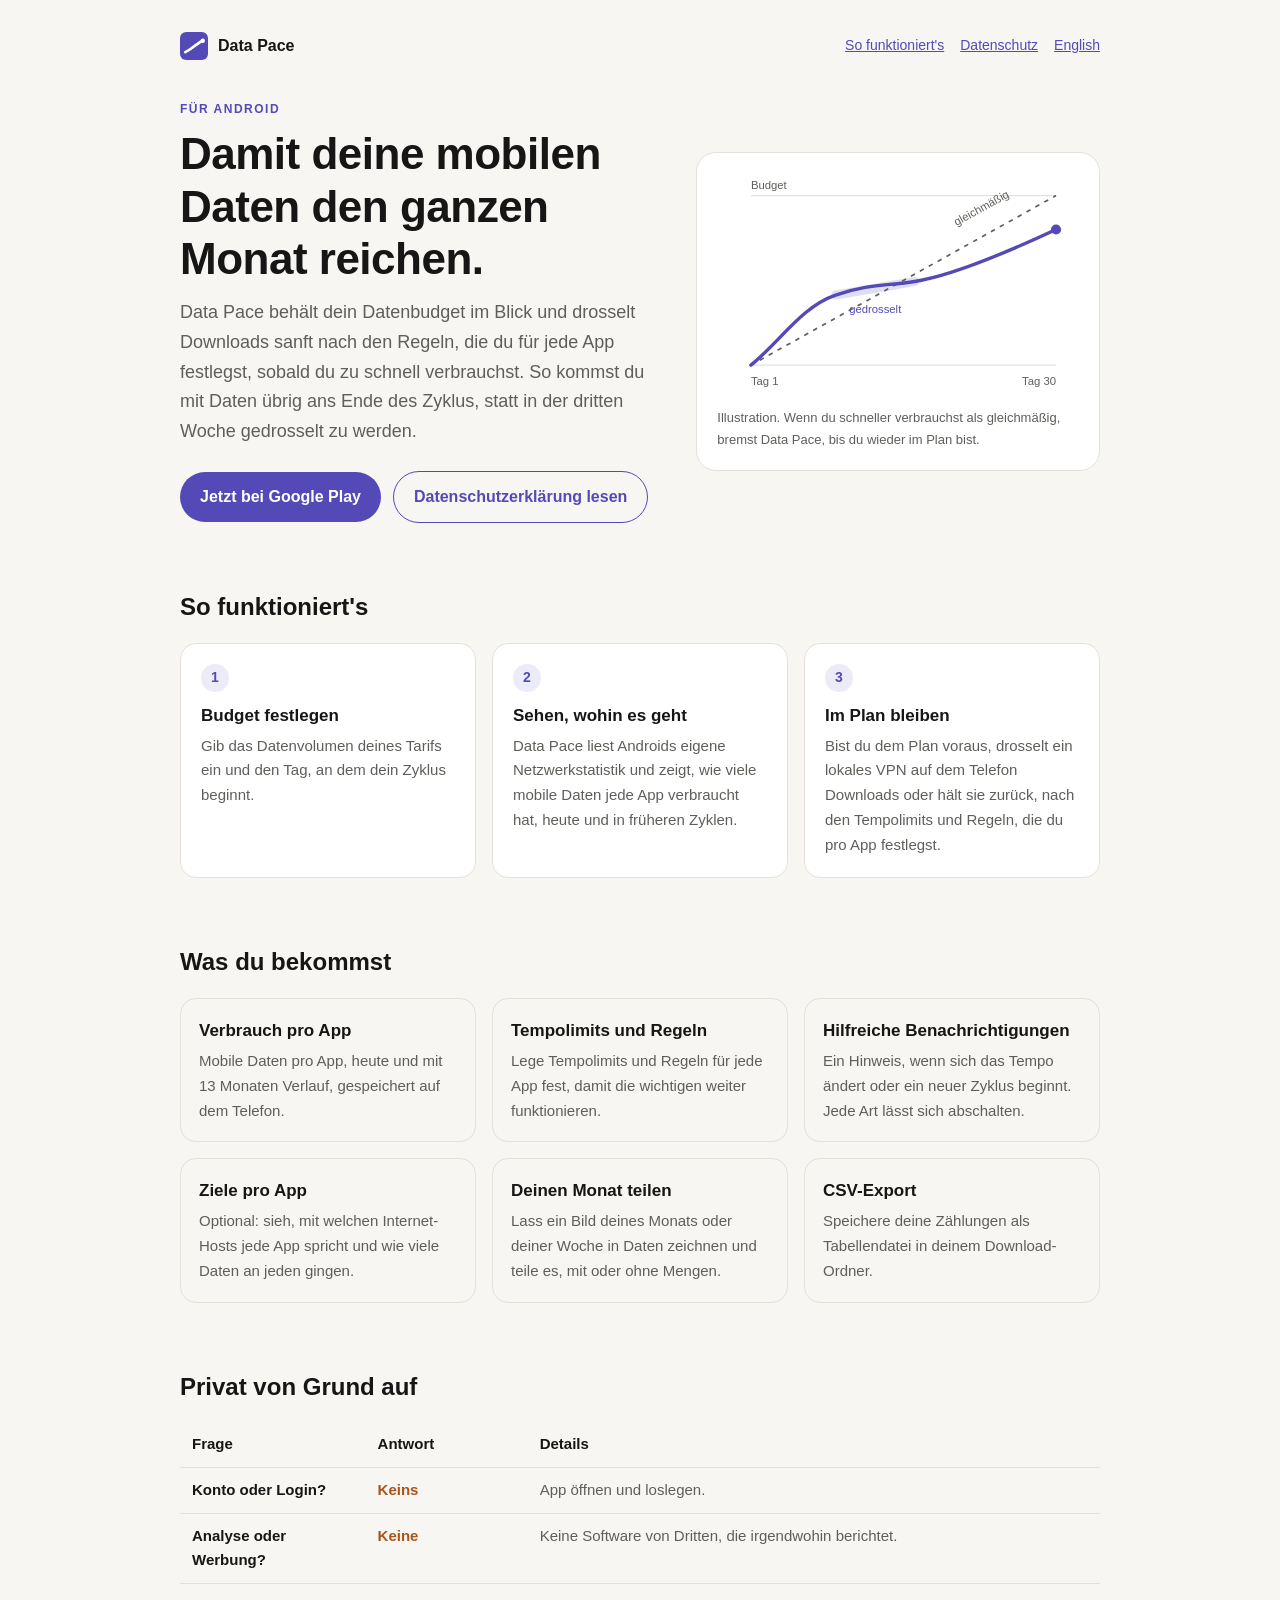
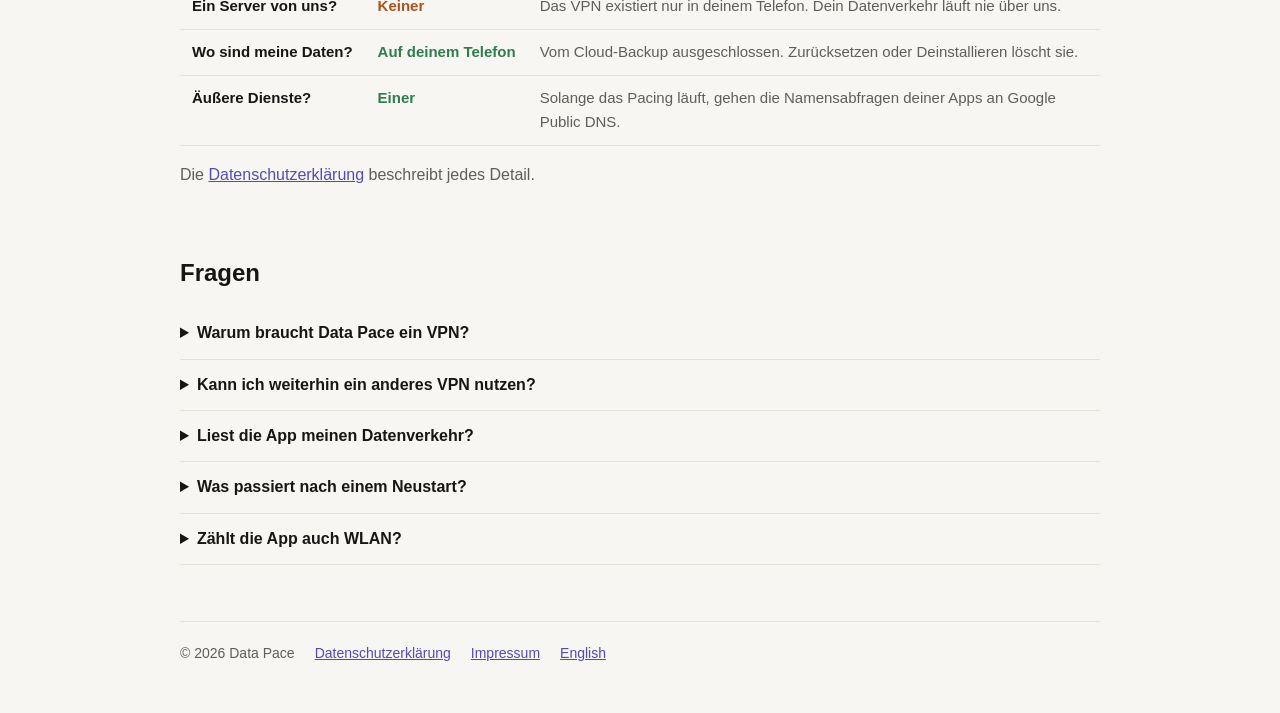
==== de/index.html @ 1742e235 "Landing page in English and German, GDPR additions to the privacy policy, Impressum, SEO basics - La" ====
<!doctype html>
<html lang="de">
<head>
<meta charset="utf-8">
<meta name="viewport" content="width=device-width,initial-scale=1">
<title>Data Pace: damit deine mobilen Daten den ganzen Monat reichen</title>
<meta name="description" content="Data Pace ist eine Android-App, die deine mobilen Daten so einteilt, dass dein Tarif bis zum nächsten Zyklus reicht. Verbrauch pro App, sanfte Tempolimits, kein Konto, kein Server, keine Cloud.">
<link rel="canonical" href="https://tensor-tide.github.io/datapace-site/de/">
<link rel="alternate" hreflang="en" href="https://tensor-tide.github.io/datapace-site/">
<link rel="alternate" hreflang="de" href="https://tensor-tide.github.io/datapace-site/de/">
<link rel="alternate" hreflang="x-default" href="https://tensor-tide.github.io/datapace-site/">
<link rel="icon" href="../favicon.svg" type="image/svg+xml">
<link rel="apple-touch-icon" href="../apple-touch-icon.png">
<meta name="theme-color" content="#f7f6f2" media="(prefers-color-scheme: light)">
<meta name="theme-color" content="#0e0e10" media="(prefers-color-scheme: dark)">
<meta property="og:type" content="website">
<meta property="og:site_name" content="Data Pace">
<meta property="og:title" content="Data Pace: damit deine mobilen Daten den ganzen Monat reichen">
<meta property="og:description" content="Eine Android-App, die deine mobilen Daten einteilt. Läuft vollständig auf deinem Telefon. Kein Login, kein Server, keine Cloud.">
<meta property="og:url" content="https://tensor-tide.github.io/datapace-site/de/">
<meta property="og:image" content="https://tensor-tide.github.io/datapace-site/og.png">
<meta property="og:image:width" content="1200">
<meta property="og:image:height" content="630">
<meta property="og:locale" content="de_DE">
<meta property="og:locale:alternate" content="en_GB">
<meta name="twitter:card" content="summary_large_image">
<link rel="stylesheet" href="../style.css">
<script type="application/ld+json">
{
  "@context": "https://schema.org",
  "@type": "SoftwareApplication",
  "name": "Data Pace",
  "operatingSystem": "Android",
  "applicationCategory": "UtilitiesApplication",
  "description": "Teilt deine mobilen Daten so ein, dass sie den ganzen Monat reichen. Läuft vollständig auf dem Telefon, ohne Konto, Server oder Cloud.",
  "url": "https://tensor-tide.github.io/datapace-site/de/",
  "inLanguage": ["de", "en"]
}
</script>
</head>
<body class="wide">
<a class="skip" href="#main">Zum Inhalt springen</a>
<header class="site-header">
  <a class="brand" href="./"><img src="../favicon.svg" alt="" width="28" height="28">Data Pace</a>
  <nav aria-label="Website">
    <a href="#so-gehts">So funktioniert's</a>
    <a href="../privacy/#de">Datenschutz</a>
    <a href="../" hreflang="en" lang="en">English</a>
  </nav>
</header>

<main id="main">
<div class="hero">
  <div>
    <div class="eyebrow">Für Android</div>
    <h1>Damit deine mobilen Daten den ganzen Monat reichen.</h1>
    <p class="lede">Data Pace behält dein Datenbudget im Blick und drosselt Downloads sanft nach den Regeln, die du für jede App festlegst, sobald du zu schnell verbrauchst. So kommst du mit Daten übrig ans Ende des Zyklus, statt in der dritten Woche gedrosselt zu werden.</p>
    <div class="cta">
      <!-- TODO: echte Play-Store-URL eintragen -->
      <a class="button" href="https://play.google.com/store/apps/details?id=TODO&amp;hl=de">Jetzt bei Google Play</a>
      <a class="button ghost" href="../privacy/#de">Datenschutzerklärung lesen</a>
    </div>
  </div>
  <figure class="pace-figure">
    <svg viewBox="0 0 320 200" role="img" aria-labelledby="pace-title pace-desc">
      <title id="pace-title">Datenverbrauch im Vergleich zum gleichmäßigen Tempo</title>
      <desc id="pace-desc">Eine gestrichelte Diagonale zeigt ein gleichmäßiges Tempo von null bis zum vollen Budget am Ende des Zyklus. Die Verbrauchslinie steigt anfangs schnell, flacht ab, sobald das Pacing einsetzt, und bleibt unter dem Budget.</desc>
      <line x1="30" y1="20" x2="300" y2="20" style="stroke:var(--rule)" stroke-width="1"/>
      <line x1="30" y1="170" x2="300" y2="170" style="stroke:var(--rule)" stroke-width="1"/>
      <text x="30" y="14" font-size="10" style="fill:var(--soft)">Budget</text>
      <text x="30" y="188" font-size="10" style="fill:var(--soft)">Tag 1</text>
      <text x="300" y="188" font-size="10" text-anchor="end" style="fill:var(--soft)">Tag 30</text>
      <line x1="30" y1="170" x2="300" y2="20" style="stroke:var(--soft)" stroke-width="1.5" stroke-dasharray="4 5"/>
      <text x="212" y="47" font-size="10" style="fill:var(--soft)" transform="rotate(-29 212 47)">gleichmäßig</text>
      <path d="M30 170 C55 150 75 118 105 108 S150 100 175 96 S240 78 300 50" fill="none" style="stroke:var(--accent)" stroke-width="3" stroke-linecap="round"/>
      <path d="M105 108 L175 96" fill="none" style="stroke:var(--accent)" stroke-width="8" stroke-opacity=".18" stroke-linecap="round"/>
      <text x="140" y="124" font-size="10" text-anchor="middle" style="fill:var(--accent)">gedrosselt</text>
      <circle cx="300" cy="50" r="4.5" style="fill:var(--accent)"/>
    </svg>
    <figcaption>Illustration. Wenn du schneller verbrauchst als gleichmäßig, bremst Data Pace, bis du wieder im Plan bist.</figcaption>
  </figure>
</div>

<section id="so-gehts" aria-labelledby="how-h">
  <h2 id="how-h">So funktioniert's</h2>
  <ol class="steps">
    <li><h3>Budget festlegen</h3><p>Gib das Datenvolumen deines Tarifs ein und den Tag, an dem dein Zyklus beginnt.</p></li>
    <li><h3>Sehen, wohin es geht</h3><p>Data Pace liest Androids eigene Netzwerkstatistik und zeigt, wie viele mobile Daten jede App verbraucht hat, heute und in früheren Zyklen.</p></li>
    <li><h3>Im Plan bleiben</h3><p>Bist du dem Plan voraus, drosselt ein lokales VPN auf dem Telefon Downloads oder hält sie zurück, nach den Tempolimits und Regeln, die du pro App festlegst.</p></li>
  </ol>
</section>

<section aria-labelledby="feat-h">
  <h2 id="feat-h">Was du bekommst</h2>
  <div class="features">
    <div><h3>Verbrauch pro App</h3><p>Mobile Daten pro App, heute und mit 13 Monaten Verlauf, gespeichert auf dem Telefon.</p></div>
    <div><h3>Tempolimits und Regeln</h3><p>Lege Tempolimits und Regeln für jede App fest, damit die wichtigen weiter funktionieren.</p></div>
    <div><h3>Hilfreiche Benachrichtigungen</h3><p>Ein Hinweis, wenn sich das Tempo ändert oder ein neuer Zyklus beginnt. Jede Art lässt sich abschalten.</p></div>
    <div><h3>Ziele pro App</h3><p>Optional: sieh, mit welchen Internet-Hosts jede App spricht und wie viele Daten an jeden gingen.</p></div>
    <div><h3>Deinen Monat teilen</h3><p>Lass ein Bild deines Monats oder deiner Woche in Daten zeichnen und teile es, mit oder ohne Mengen.</p></div>
    <div><h3>CSV-Export</h3><p>Speichere deine Zählungen als Tabellendatei in deinem Download-Ordner.</p></div>
  </div>
</section>

<section aria-labelledby="priv-h">
  <h2 id="priv-h">Privat von Grund auf</h2>
  <table class="promise">
    <thead><tr><th scope="col">Frage</th><th scope="col">Antwort</th><th scope="col">Details</th></tr></thead>
    <tbody>
      <tr><th scope="row">Konto oder Login?</th><td class="no">Keins</td><td>App öffnen und loslegen.</td></tr>
      <tr><th scope="row">Analyse oder Werbung?</th><td class="no">Keine</td><td>Keine Software von Dritten, die irgendwohin berichtet.</td></tr>
      <tr><th scope="row">Ein Server von uns?</th><td class="no">Keiner</td><td>Das VPN existiert nur in deinem Telefon. Dein Datenverkehr läuft nie über uns.</td></tr>
      <tr><th scope="row">Wo sind meine Daten?</th><td class="yes">Auf deinem Telefon</td><td>Vom Cloud-Backup ausgeschlossen. Zurücksetzen oder Deinstallieren löscht sie.</td></tr>
      <tr><th scope="row">Äußere Dienste?</th><td class="yes">Einer</td><td>Solange das Pacing läuft, gehen die Namensabfragen deiner Apps an Google Public DNS.</td></tr>
    </tbody>
  </table>
  <p class="soft">Die <a href="../privacy/#de">Datenschutzerklärung</a> beschreibt jedes Detail.</p>
</section>

<section aria-labelledby="faq-h">
  <h2 id="faq-h">Fragen</h2>
  <details><summary>Warum braucht Data Pace ein VPN?</summary><p>Android erlaubt einer App, den Datenverkehr anderer Apps nur über ihre VPN-Schnittstelle zu drosseln. Das VPN von Data Pace läuft vollständig auf dem Telefon: Der Datenverkehr geht durch die App direkt zu deinem Anbieter oder WLAN, nie über einen Server.</p></details>
  <details><summary>Kann ich weiterhin ein anderes VPN nutzen?</summary><p>Android erlaubt nur ein VPN gleichzeitig. Solange das Pacing läuft, kann also keine andere VPN-App laufen.</p></details>
  <details><summary>Liest die App meinen Datenverkehr?</summary><p>Keine Inhalte. Sie liest nur, was das Pacing braucht: welche App eine Verbindung geöffnet hat, die Adresse, die Mengen und wie lange Namensabfragen dauern. Hostnamen liest sie nur, wenn du Ziele pro App einschaltest.</p></details>
  <details><summary>Was passiert nach einem Neustart?</summary><p>War das Pacing an, läuft es nach einem Neustart oder einem App-Update von selbst weiter.</p></details>
  <details><summary>Zählt die App auch WLAN?</summary><p>Data Pace zählt deine mobilen Daten, denn die begrenzt dein Tarif.</p></details>
</section>
</main>

<footer class="site-footer">
  <span>© 2026 Data Pace</span>
  <a href="../privacy/#de">Datenschutzerklärung</a>
  <a href="../impressum/">Impressum</a>
  <a href="../" hreflang="en" lang="en">English</a>
</footer>
</body>
</html>
---- style.css ----
:root {
  --bg: #f7f6f2;
  --surface: #ffffff;
  --ink: #161616;
  --soft: #5f5e5a;
  --accent: #534ab7;
  --accent-ink: #ffffff;
  --accent-tint: #ecebf8;
  --rule: #e3e1da;
  --ok: #2f7d4f;
  --warn: #a8551b;
}
@media (prefers-color-scheme: dark) {
  :root {
    --bg: #0e0e10;
    --surface: #18181c;
    --ink: #f2f2f2;
    --soft: #b4b2a9;
    --accent: #9a93f0;
    --accent-ink: #0e0e10;
    --accent-tint: #23213d;
    --rule: #2e2e33;
    --ok: #6fcf97;
    --warn: #f2a65a;
  }
}

* { box-sizing: border-box; }
html { background: var(--bg); color-scheme: light dark; }
body {
  margin: 0 auto;
  padding: 32px 20px 48px;
  max-width: 680px;
  font: 16px/1.65 -apple-system, "Segoe UI", Roboto, Helvetica, Arial, sans-serif;
  color: var(--ink);
  background: var(--bg);
}
body.wide { max-width: 960px; }

h1 { font-size: 28px; line-height: 1.2; margin: 8px 0 4px; }
h2 { font-size: 20px; margin: 28px 0 6px; color: var(--accent); }
h3 { font-size: 17px; margin: 0 0 4px; }
.eyebrow { font-size: 12px; letter-spacing: 1.5px; font-weight: 600; color: var(--accent); text-transform: uppercase; }
.soft { color: var(--soft); }
a { color: var(--accent); }
a:focus-visible, .button:focus-visible { outline: 2px solid var(--accent); outline-offset: 3px; border-radius: 4px; }
hr { border: 0; border-top: 1px solid var(--rule); margin: 36px 0; }
ul { padding-left: 20px; }
li { margin: 4px 0; }
.lang { font-size: 14px; margin: 0 0 20px; }

.skip { position: absolute; left: -9999px; }
.skip:focus { left: 16px; top: 16px; background: var(--surface); padding: 8px 12px; z-index: 10; }

/* Header and footer */
.site-header { flex-wrap: wrap; display: flex; justify-content: space-between; align-items: center; gap: 16px; margin-bottom: 40px; }
.brand { white-space: nowrap; display: flex; align-items: center; gap: 10px; font-weight: 700; color: var(--ink); text-decoration: none; }
.brand img { width: 28px; height: 28px; }
.site-header nav { font-size: 14px; display: flex; gap: 8px 16px; flex-wrap: wrap; }
.site-footer { margin-top: 56px; padding-top: 20px; border-top: 1px solid var(--rule); font-size: 14px; color: var(--soft); display: flex; flex-wrap: wrap; gap: 8px 20px; }

/* Landing page */
.hero { display: grid; gap: 32px; align-items: center; }
@media (min-width: 760px) { .hero { grid-template-columns: 1.2fr 1fr; } }
.hero h1 { font-size: clamp(30px, 6vw, 44px); letter-spacing: -0.5px; }
.lede { font-size: 18px; color: var(--soft); margin: 12px 0 24px; }
.button {
  display: inline-block; padding: 12px 20px; border-radius: 999px;
  background: var(--accent); color: var(--accent-ink); font-weight: 600; text-decoration: none;
}
.button.ghost { background: transparent; color: var(--accent); border: 1.5px solid var(--accent); }
.cta { display: flex; flex-wrap: wrap; gap: 12px; align-items: center; }
.pace-figure { background: var(--surface); border: 1px solid var(--rule); border-radius: 20px; padding: 20px; margin: 0; }
.pace-figure svg { width: 100%; height: auto; display: block; }
.pace-figure figcaption { font-size: 13px; color: var(--soft); margin-top: 8px; }

section { margin-top: 64px; }
section > h2 { font-size: 24px; color: var(--ink); margin-bottom: 16px; }

.steps { list-style: none; padding: 0; display: grid; gap: 16px; counter-reset: step; }
@media (min-width: 760px) { .steps { grid-template-columns: repeat(3, 1fr); } }
.steps li { counter-increment: step; margin: 0; padding: 20px; background: var(--surface); border: 1px solid var(--rule); border-radius: 16px; }
.steps li::before {
  content: counter(step); display: inline-grid; place-items: center; width: 28px; height: 28px; margin-bottom: 10px;
  border-radius: 50%; background: var(--accent-tint); color: var(--accent); font-weight: 700; font-size: 14px;
}
.steps p, .features p { margin: 0; color: var(--soft); font-size: 15px; }

.features { display: grid; gap: 16px; }
@media (min-width: 600px) { .features { grid-template-columns: repeat(2, 1fr); } }
@media (min-width: 860px) { .features { grid-template-columns: repeat(3, 1fr); } }
.features > div { padding: 18px; border-radius: 16px; border: 1px solid var(--rule); }

.promise { width: 100%; border-collapse: collapse; font-size: 15px; }
.promise th, .promise td { text-align: left; padding: 10px 12px; border-bottom: 1px solid var(--rule); vertical-align: top; }
.promise th { font-weight: 600; }
.promise td:last-child { color: var(--soft); }
@media (max-width: 560px) {
  .promise thead { display: none; }
  .promise, .promise tbody, .promise tr, .promise th, .promise td { display: block; }
  .promise tr { padding: 10px 0; border-bottom: 1px solid var(--rule); }
  .promise th, .promise td { border: 0; padding: 2px 0; }
}
.promise, .legal table { overflow-wrap: break-word; hyphens: auto; }
.yes { color: var(--ok); font-weight: 600; white-space: nowrap; }
.no { color: var(--warn); font-weight: 600; white-space: nowrap; }

details { border-bottom: 1px solid var(--rule); padding: 12px 0; }
details summary { cursor: pointer; font-weight: 600; }
details p { margin: 8px 0 0; color: var(--soft); }

/* Legal pages */
.legal table { width: 100%; border-collapse: collapse; font-size: 15px; margin: 8px 0 16px; }
.legal th, .legal td { text-align: left; padding: 8px 10px; border-bottom: 1px solid var(--rule); vertical-align: top; }
.legal th { font-weight: 600; }
.legal address { font-style: normal; }
.todo { background: #fff3c4; color: #5a4300; padding: 0 4px; border-radius: 3px; }
@media (prefers-color-scheme: dark) { .todo { background: #4a3d00; color: #ffe8a3; } }

@media print {
  :root { --bg: #fff; --ink: #000; --soft: #333; --accent: #000; --rule: #ccc; }
  body { max-width: none; padding: 0; font-size: 11pt; }
  .site-header nav, .skip, .cta, .pace-figure { display: none; }
  a { text-decoration: none; }
  h2 { break-after: avoid; }
}
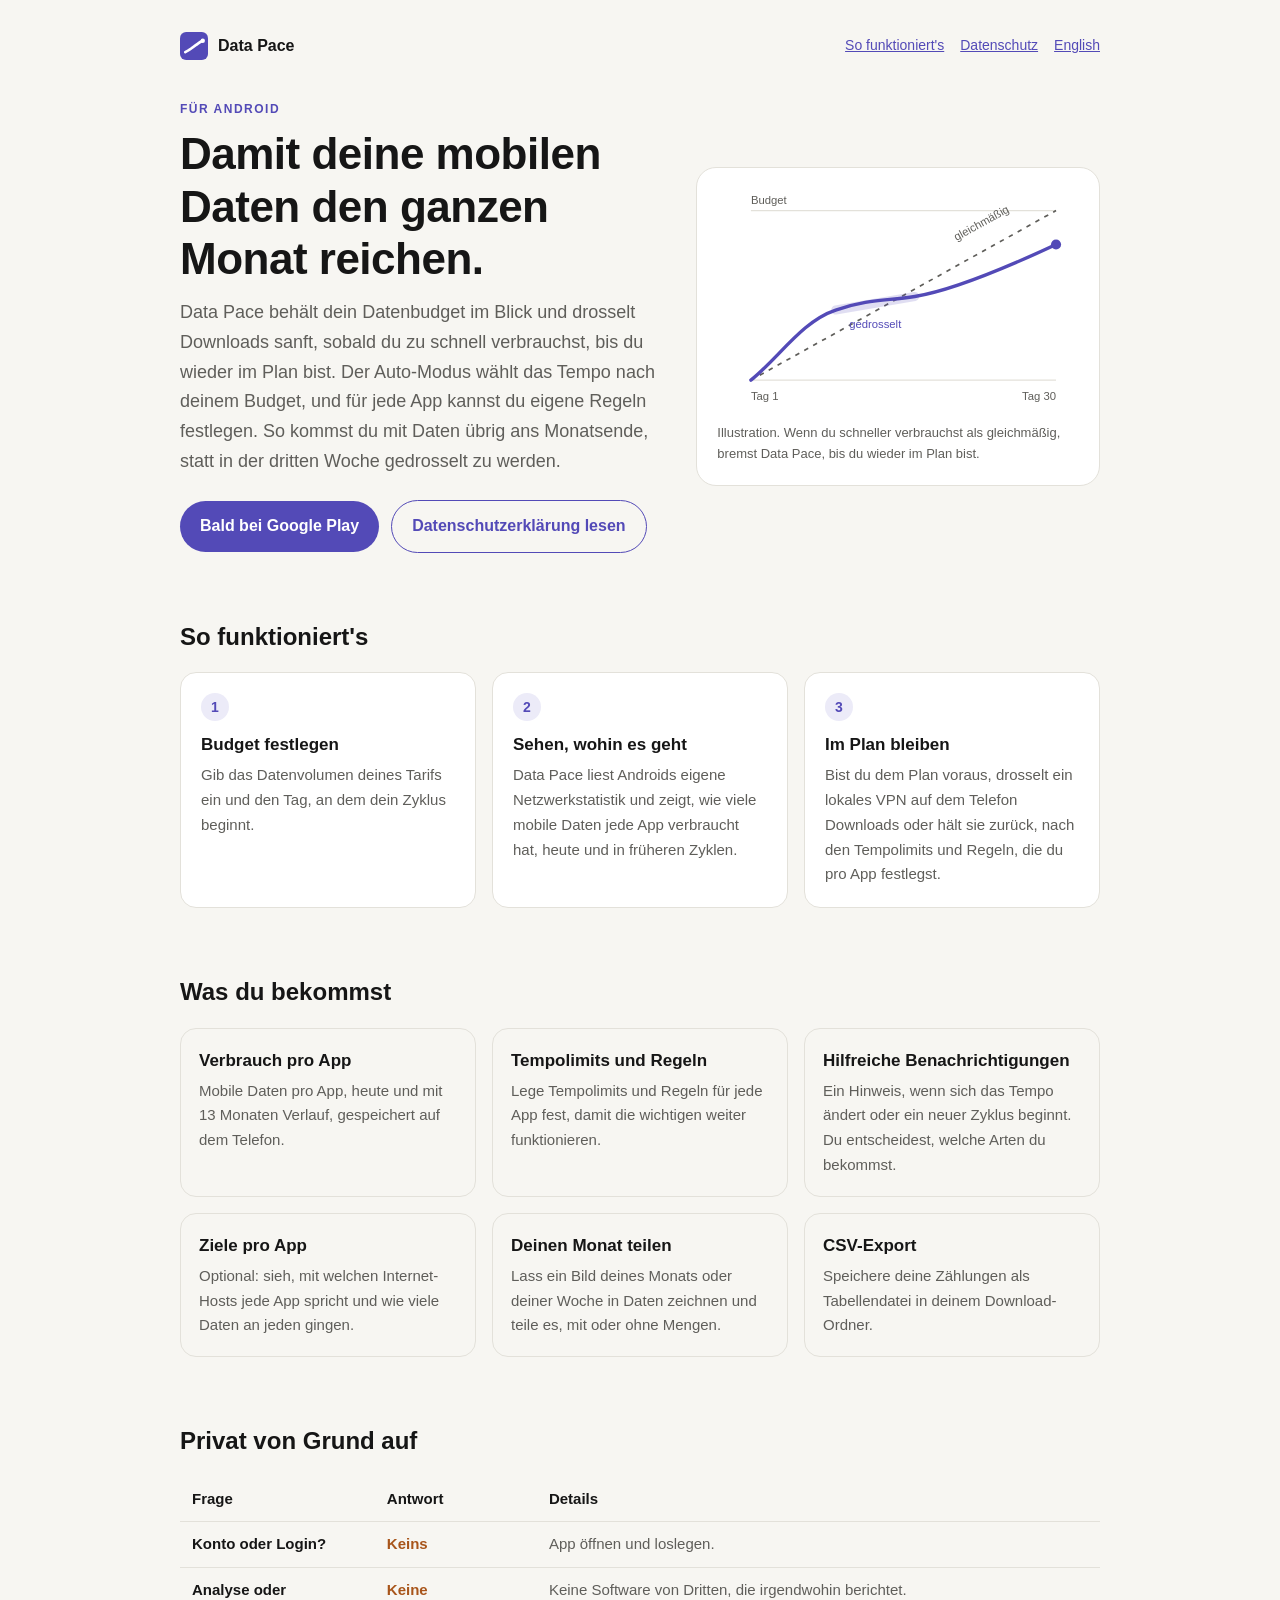
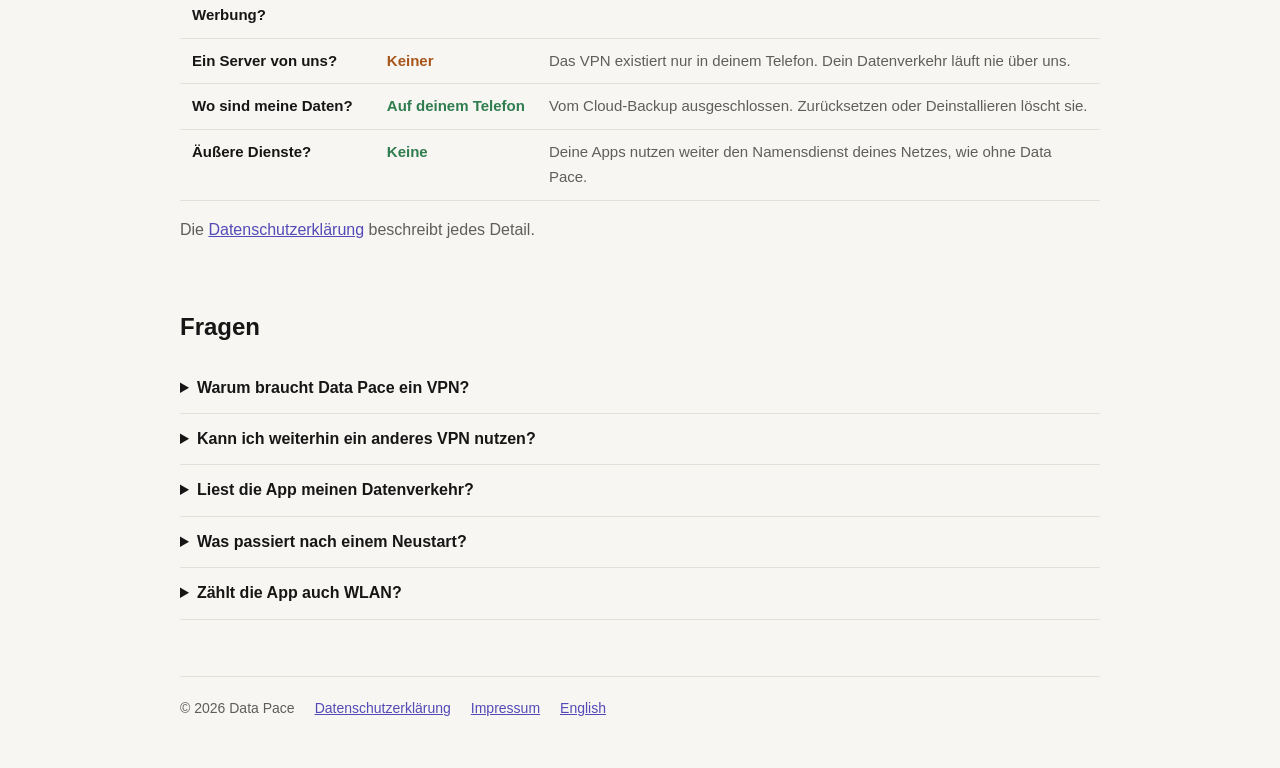
==== commit 67ccaa93: "Site: the claims checked against the app; DNS as a fallback only (0.21.24); coming soon in place of " ====
--- a/de/index.html
+++ b/de/index.html
@@ -54,10 +54,10 @@
   <div>
     <div class="eyebrow">Für Android</div>
     <h1>Damit deine mobilen Daten den ganzen Monat reichen.</h1>
-    <p class="lede">Data Pace behält dein Datenbudget im Blick und drosselt Downloads sanft nach den Regeln, die du für jede App festlegst, sobald du zu schnell verbrauchst. So kommst du mit Daten übrig ans Ende des Zyklus, statt in der dritten Woche gedrosselt zu werden.</p>
+    <p class="lede">Data Pace behält dein Datenbudget im Blick und drosselt Downloads sanft, sobald du zu schnell verbrauchst, bis du wieder im Plan bist. Der Auto-Modus wählt das Tempo nach deinem Budget, und für jede App kannst du eigene Regeln festlegen. So kommst du mit Daten übrig ans Monatsende, statt in der dritten Woche gedrosselt zu werden.</p>
     <div class="cta">
-      <!-- TODO: echte Play-Store-URL eintragen -->
-      <a class="button" href="https://play.google.com/store/apps/details?id=TODO&amp;hl=de">Jetzt bei Google Play</a>
+      <!-- Die App ist im geschlossenen Test; der Eintrag ist noch nicht öffentlich. Danach ein Link auf https://play.google.com/store/apps/details?id=app.datapace&hl=de -->
+      <span class="button" aria-disabled="true">Bald bei Google Play</span>
       <a class="button ghost" href="../privacy/#de">Datenschutzerklärung lesen</a>
     </div>
   </div>
@@ -95,7 +95,7 @@
   <div class="features">
     <div><h3>Verbrauch pro App</h3><p>Mobile Daten pro App, heute und mit 13 Monaten Verlauf, gespeichert auf dem Telefon.</p></div>
     <div><h3>Tempolimits und Regeln</h3><p>Lege Tempolimits und Regeln für jede App fest, damit die wichtigen weiter funktionieren.</p></div>
-    <div><h3>Hilfreiche Benachrichtigungen</h3><p>Ein Hinweis, wenn sich das Tempo ändert oder ein neuer Zyklus beginnt. Jede Art lässt sich abschalten.</p></div>
+    <div><h3>Hilfreiche Benachrichtigungen</h3><p>Ein Hinweis, wenn sich das Tempo ändert oder ein neuer Zyklus beginnt. Du entscheidest, welche Arten du bekommst.</p></div>
     <div><h3>Ziele pro App</h3><p>Optional: sieh, mit welchen Internet-Hosts jede App spricht und wie viele Daten an jeden gingen.</p></div>
     <div><h3>Deinen Monat teilen</h3><p>Lass ein Bild deines Monats oder deiner Woche in Daten zeichnen und teile es, mit oder ohne Mengen.</p></div>
     <div><h3>CSV-Export</h3><p>Speichere deine Zählungen als Tabellendatei in deinem Download-Ordner.</p></div>
@@ -111,7 +111,7 @@
       <tr><th scope="row">Analyse oder Werbung?</th><td class="no">Keine</td><td>Keine Software von Dritten, die irgendwohin berichtet.</td></tr>
       <tr><th scope="row">Ein Server von uns?</th><td class="no">Keiner</td><td>Das VPN existiert nur in deinem Telefon. Dein Datenverkehr läuft nie über uns.</td></tr>
       <tr><th scope="row">Wo sind meine Daten?</th><td class="yes">Auf deinem Telefon</td><td>Vom Cloud-Backup ausgeschlossen. Zurücksetzen oder Deinstallieren löscht sie.</td></tr>
-      <tr><th scope="row">Äußere Dienste?</th><td class="yes">Einer</td><td>Solange das Pacing läuft, gehen die Namensabfragen deiner Apps an Google Public DNS.</td></tr>
+      <tr><th scope="row">Äußere Dienste?</th><td class="yes">Keine</td><td>Deine Apps nutzen weiter den Namensdienst deines Netzes, wie ohne Data Pace.</td></tr>
     </tbody>
   </table>
   <p class="soft">Die <a href="../privacy/#de">Datenschutzerklärung</a> beschreibt jedes Detail.</p>
@@ -120,10 +120,10 @@
 <section aria-labelledby="faq-h">
   <h2 id="faq-h">Fragen</h2>
   <details><summary>Warum braucht Data Pace ein VPN?</summary><p>Android erlaubt einer App, den Datenverkehr anderer Apps nur über ihre VPN-Schnittstelle zu drosseln. Das VPN von Data Pace läuft vollständig auf dem Telefon: Der Datenverkehr geht durch die App direkt zu deinem Anbieter oder WLAN, nie über einen Server.</p></details>
-  <details><summary>Kann ich weiterhin ein anderes VPN nutzen?</summary><p>Android erlaubt nur ein VPN gleichzeitig. Solange das Pacing läuft, kann also keine andere VPN-App laufen.</p></details>
+  <details><summary>Kann ich weiterhin ein anderes VPN nutzen?</summary><p>Android erlaubt nur eine VPN-App gleichzeitig. Solange eine andere VPN-App an ist, zählt Data Pace weiter, kann aber nichts drosseln.</p></details>
   <details><summary>Liest die App meinen Datenverkehr?</summary><p>Keine Inhalte. Sie liest nur, was das Pacing braucht: welche App eine Verbindung geöffnet hat, die Adresse, die Mengen und wie lange Namensabfragen dauern. Hostnamen liest sie nur, wenn du Ziele pro App einschaltest.</p></details>
   <details><summary>Was passiert nach einem Neustart?</summary><p>War das Pacing an, läuft es nach einem Neustart oder einem App-Update von selbst weiter.</p></details>
-  <details><summary>Zählt die App auch WLAN?</summary><p>Data Pace zählt deine mobilen Daten, denn die begrenzt dein Tarif.</p></details>
+  <details><summary>Zählt die App auch WLAN?</summary><p>Data Pace zählt deine mobilen Daten, denn die begrenzt dein Tarif. Ist auch dein WLAN begrenzt, kannst du in den Einstellungen „WLAN wie mobile Daten behandeln“ einschalten.</p></details>
 </section>
 </main>
 
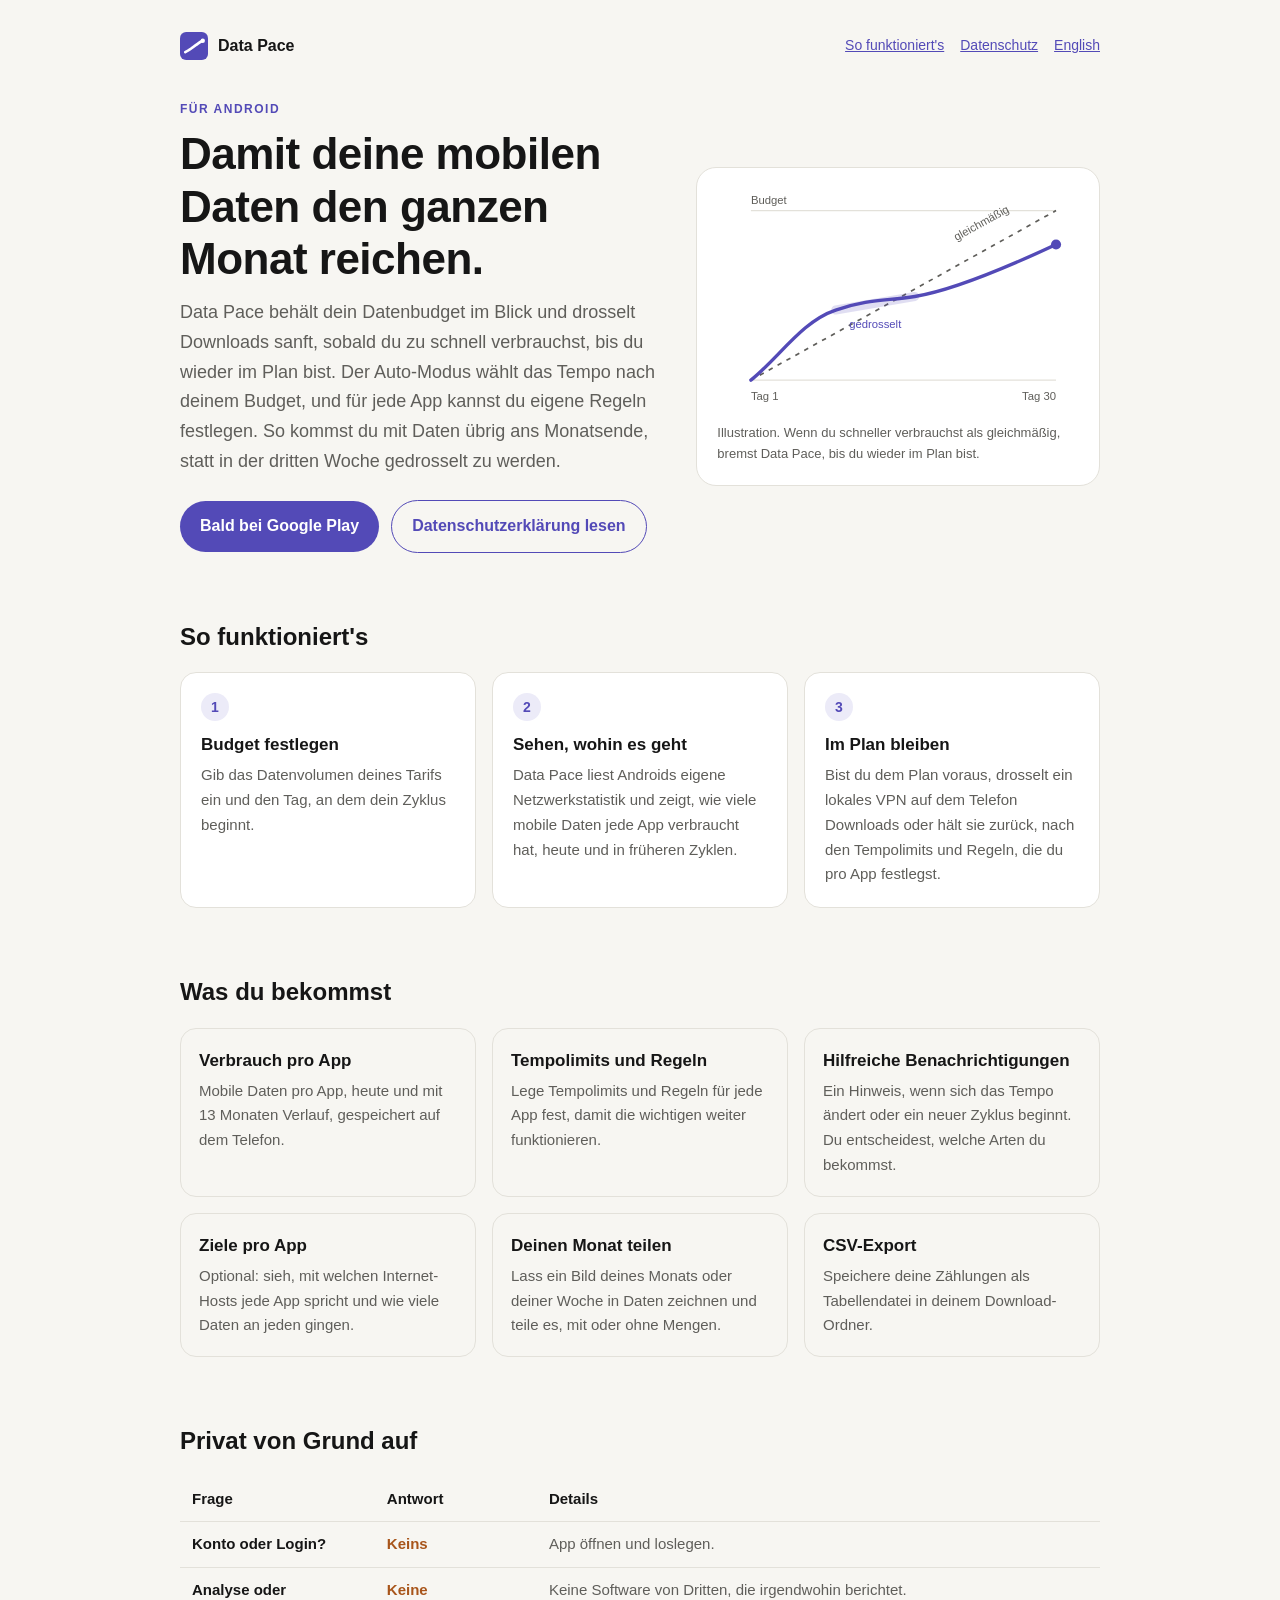
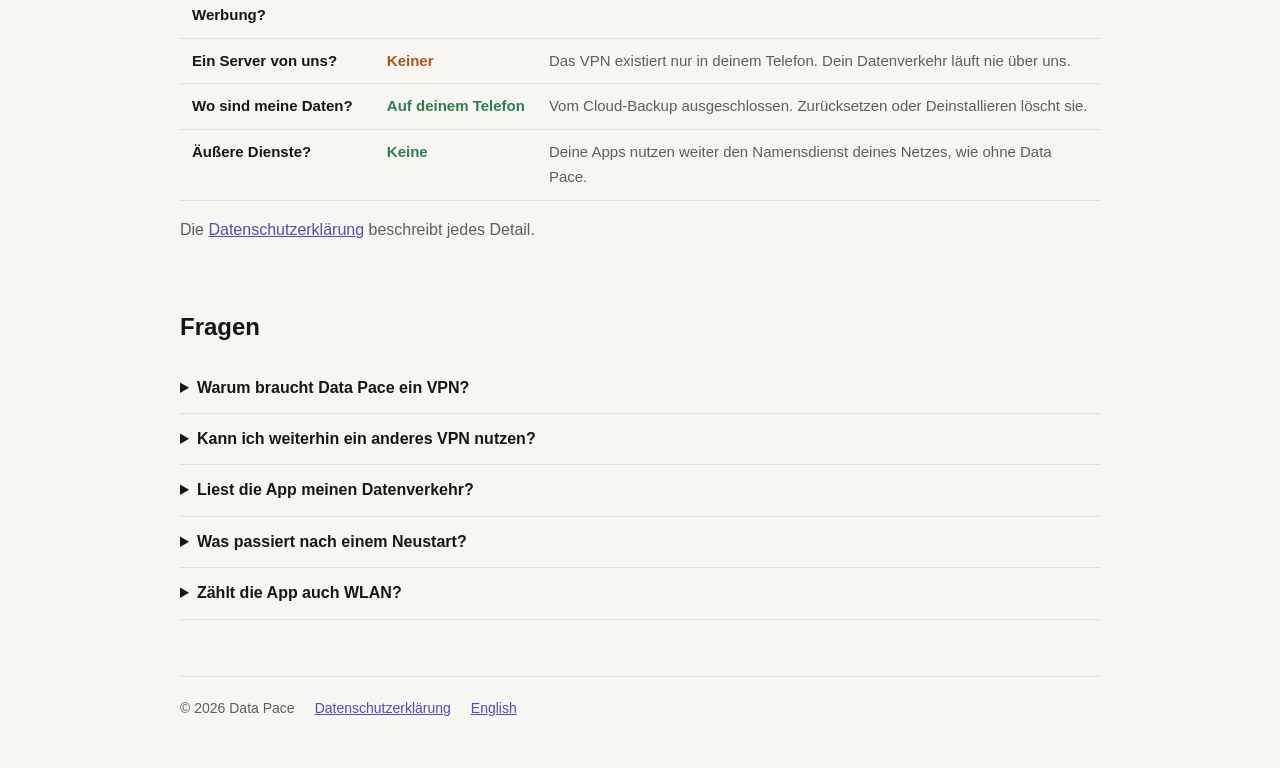
==== commit 4e1652aa: "Site: the Impressum and the controller blocks removed for now, on the founder's word The privacy pag" ====
--- a/de/index.html
+++ b/de/index.html
@@ -130,7 +130,6 @@
 <footer class="site-footer">
   <span>© 2026 Data Pace</span>
   <a href="../privacy/#de">Datenschutzerklärung</a>
-  <a href="../impressum/">Impressum</a>
   <a href="../" hreflang="en" lang="en">English</a>
 </footer>
 </body>
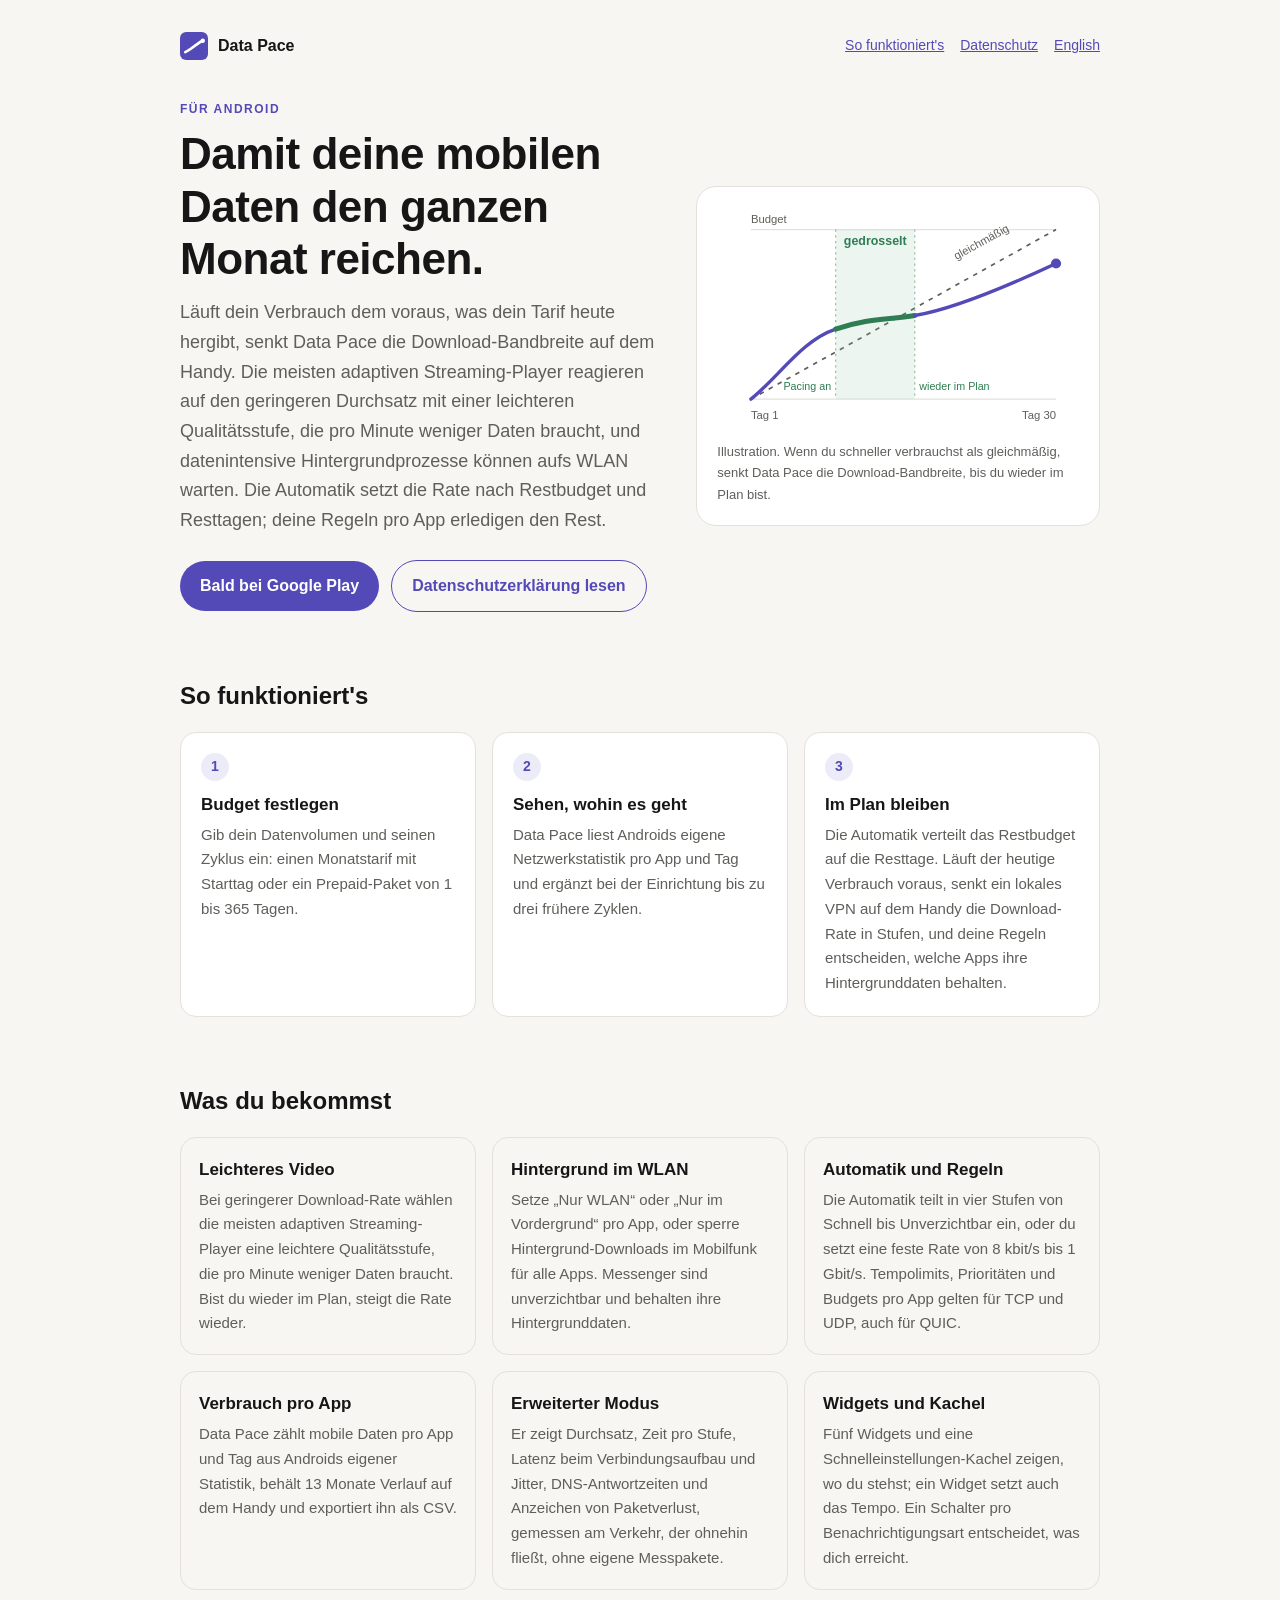
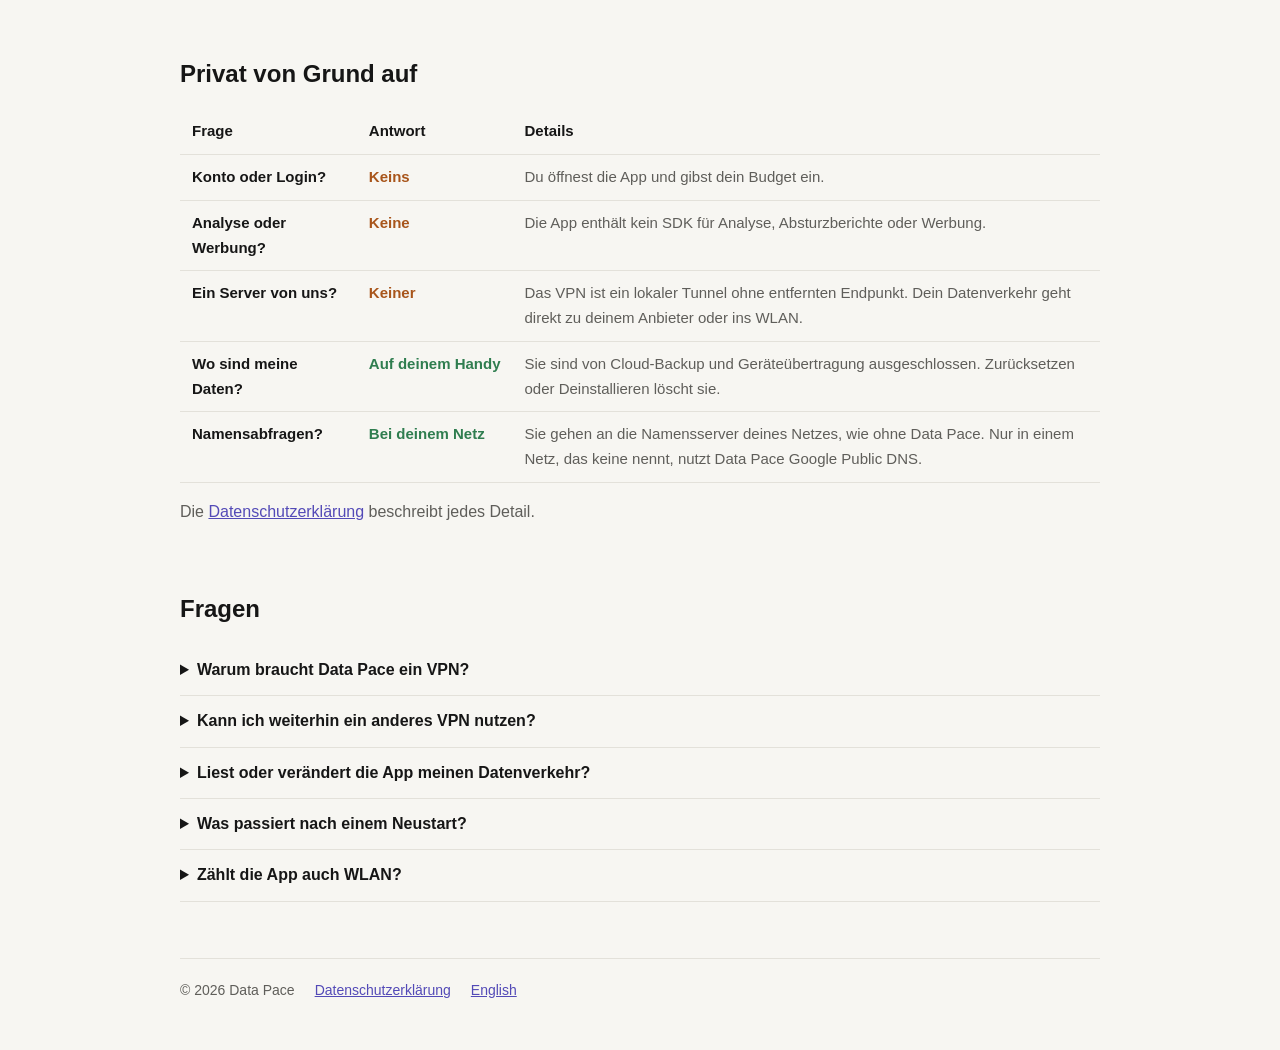
==== commit 0272dcd6: "Site: the landing pages in the technical voice, and the paced stretch of the chart marked (C-1 B) Th" ====
--- a/de/index.html
+++ b/de/index.html
@@ -4,7 +4,7 @@
 <meta charset="utf-8">
 <meta name="viewport" content="width=device-width,initial-scale=1">
 <title>Data Pace: damit deine mobilen Daten den ganzen Monat reichen</title>
-<meta name="description" content="Data Pace ist eine Android-App, die deine mobilen Daten so einteilt, dass dein Tarif bis zum nächsten Zyklus reicht. Verbrauch pro App, sanfte Tempolimits, kein Konto, kein Server, keine Cloud.">
+<meta name="description" content="Data Pace ist eine Android-App, die deine mobilen Daten nach deinem Tarif einteilt: leichteres Video bei weniger Bandbreite, datenintensive Hintergrundprozesse warten aufs WLAN. Kein Konto, kein Server, keine Cloud.">
 <link rel="canonical" href="https://tensor-tide.github.io/datapace-site/de/">
 <link rel="alternate" hreflang="en" href="https://tensor-tide.github.io/datapace-site/">
 <link rel="alternate" hreflang="de" href="https://tensor-tide.github.io/datapace-site/de/">
@@ -16,7 +16,7 @@
 <meta property="og:type" content="website">
 <meta property="og:site_name" content="Data Pace">
 <meta property="og:title" content="Data Pace: damit deine mobilen Daten den ganzen Monat reichen">
-<meta property="og:description" content="Eine Android-App, die deine mobilen Daten einteilt. Läuft vollständig auf deinem Telefon. Kein Login, kein Server, keine Cloud.">
+<meta property="og:description" content="Eine Android-App, die deine mobilen Daten nach deinem Tarif einteilt, vollständig auf deinem Handy. Kein Login, kein Server, keine Cloud.">
 <meta property="og:url" content="https://tensor-tide.github.io/datapace-site/de/">
 <meta property="og:image" content="https://tensor-tide.github.io/datapace-site/og.png">
 <meta property="og:image:width" content="1200">
@@ -32,7 +32,7 @@
   "name": "Data Pace",
   "operatingSystem": "Android",
   "applicationCategory": "UtilitiesApplication",
-  "description": "Teilt deine mobilen Daten so ein, dass sie den ganzen Monat reichen. Läuft vollständig auf dem Telefon, ohne Konto, Server oder Cloud.",
+  "description": "Teilt mobile Daten nach deinem Tarif ein: weniger Download-Bandbreite für leichteres Video, datenintensive Hintergrundprozesse warten aufs WLAN. Läuft vollständig auf dem Handy, ohne Konto, Server oder Cloud.",
   "url": "https://tensor-tide.github.io/datapace-site/de/",
   "inLanguage": ["de", "en"]
 }
@@ -54,7 +54,7 @@
   <div>
     <div class="eyebrow">Für Android</div>
     <h1>Damit deine mobilen Daten den ganzen Monat reichen.</h1>
-    <p class="lede">Data Pace behält dein Datenbudget im Blick und drosselt Downloads sanft, sobald du zu schnell verbrauchst, bis du wieder im Plan bist. Der Auto-Modus wählt das Tempo nach deinem Budget, und für jede App kannst du eigene Regeln festlegen. So kommst du mit Daten übrig ans Monatsende, statt in der dritten Woche gedrosselt zu werden.</p>
+    <p class="lede">Läuft dein Verbrauch dem voraus, was dein Tarif heute hergibt, senkt Data Pace die Download-Bandbreite auf dem Handy. Die meisten adaptiven Streaming-Player reagieren auf den geringeren Durchsatz mit einer leichteren Qualitätsstufe, die pro Minute weniger Daten braucht, und datenintensive Hintergrundprozesse können aufs WLAN warten. Die Automatik setzt die Rate nach Restbudget und Resttagen; deine Regeln pro App erledigen den Rest.</p>
     <div class="cta">
       <!-- Die App ist im geschlossenen Test; der Eintrag ist noch nicht öffentlich. Danach ein Link auf https://play.google.com/store/apps/details?id=app.datapace&hl=de -->
       <span class="button" aria-disabled="true">Bald bei Google Play</span>
@@ -64,7 +64,7 @@
   <figure class="pace-figure">
     <svg viewBox="0 0 320 200" role="img" aria-labelledby="pace-title pace-desc">
       <title id="pace-title">Datenverbrauch im Vergleich zum gleichmäßigen Tempo</title>
-      <desc id="pace-desc">Eine gestrichelte Diagonale zeigt ein gleichmäßiges Tempo von null bis zum vollen Budget am Ende des Zyklus. Die Verbrauchslinie steigt anfangs schnell, flacht ab, sobald das Pacing einsetzt, und bleibt unter dem Budget.</desc>
+      <desc id="pace-desc">Eine gestrichelte Diagonale zeigt ein gleichmäßiges Tempo von null bis zum vollen Budget am Ende des Zyklus. Die Verbrauchslinie steigt anfangs schnell, flacht ab, sobald das Pacing einsetzt, und bleibt unter dem Budget. Ein grünes Band markiert die Tage, an denen Data Pace drosselt; die Linie wird darin grün.</desc>
       <line x1="30" y1="20" x2="300" y2="20" style="stroke:var(--rule)" stroke-width="1"/>
       <line x1="30" y1="170" x2="300" y2="170" style="stroke:var(--rule)" stroke-width="1"/>
       <text x="30" y="14" font-size="10" style="fill:var(--soft)">Budget</text>
@@ -72,33 +72,39 @@
       <text x="300" y="188" font-size="10" text-anchor="end" style="fill:var(--soft)">Tag 30</text>
       <line x1="30" y1="170" x2="300" y2="20" style="stroke:var(--soft)" stroke-width="1.5" stroke-dasharray="4 5"/>
       <text x="212" y="47" font-size="10" style="fill:var(--soft)" transform="rotate(-29 212 47)">gleichmäßig</text>
-      <path d="M30 170 C55 150 75 118 105 108 S150 100 175 96 S240 78 300 50" fill="none" style="stroke:var(--accent)" stroke-width="3" stroke-linecap="round"/>
-      <path d="M105 108 L175 96" fill="none" style="stroke:var(--accent)" stroke-width="8" stroke-opacity=".18" stroke-linecap="round"/>
-      <text x="140" y="124" font-size="10" text-anchor="middle" style="fill:var(--accent)">gedrosselt</text>
+      <rect x="105" y="20" width="70" height="150" style="fill:var(--paced-band)" fill-opacity=".16"/>
+      <line x1="105" y1="20" x2="105" y2="170" style="stroke:var(--paced-band)" stroke-width="1" stroke-dasharray="2 3"/>
+      <line x1="175" y1="20" x2="175" y2="170" style="stroke:var(--paced-band)" stroke-width="1" stroke-dasharray="2 3"/>
+      <text x="101" y="162" font-size="9.5" text-anchor="end" style="fill:var(--paced)">Pacing an</text>
+      <text x="179" y="162" font-size="9.5" style="fill:var(--paced)">wieder im Plan</text>
+      <path d="M30 170 C55 150 75 118 105 108" fill="none" style="stroke:var(--accent)" stroke-width="3" stroke-linecap="round"/>
+      <path d="M105 108 C135 98 150 100 175 96" fill="none" style="stroke:var(--paced)" stroke-width="4.5" stroke-linecap="round"/>
+      <path d="M175 96 C200 92 240 78 300 50" fill="none" style="stroke:var(--accent)" stroke-width="3" stroke-linecap="round"/>
+      <text x="140" y="34" font-size="11" font-weight="600" text-anchor="middle" style="fill:var(--paced)">gedrosselt</text>
       <circle cx="300" cy="50" r="4.5" style="fill:var(--accent)"/>
     </svg>
-    <figcaption>Illustration. Wenn du schneller verbrauchst als gleichmäßig, bremst Data Pace, bis du wieder im Plan bist.</figcaption>
+    <figcaption>Illustration. Wenn du schneller verbrauchst als gleichmäßig, senkt Data Pace die Download-Bandbreite, bis du wieder im Plan bist.</figcaption>
   </figure>
 </div>
 
 <section id="so-gehts" aria-labelledby="how-h">
   <h2 id="how-h">So funktioniert's</h2>
   <ol class="steps">
-    <li><h3>Budget festlegen</h3><p>Gib das Datenvolumen deines Tarifs ein und den Tag, an dem dein Zyklus beginnt.</p></li>
-    <li><h3>Sehen, wohin es geht</h3><p>Data Pace liest Androids eigene Netzwerkstatistik und zeigt, wie viele mobile Daten jede App verbraucht hat, heute und in früheren Zyklen.</p></li>
-    <li><h3>Im Plan bleiben</h3><p>Bist du dem Plan voraus, drosselt ein lokales VPN auf dem Telefon Downloads oder hält sie zurück, nach den Tempolimits und Regeln, die du pro App festlegst.</p></li>
+    <li><h3>Budget festlegen</h3><p>Gib dein Datenvolumen und seinen Zyklus ein: einen Monatstarif mit Starttag oder ein Prepaid-Paket von 1 bis 365 Tagen.</p></li>
+    <li><h3>Sehen, wohin es geht</h3><p>Data Pace liest Androids eigene Netzwerkstatistik pro App und Tag und ergänzt bei der Einrichtung bis zu drei frühere Zyklen.</p></li>
+    <li><h3>Im Plan bleiben</h3><p>Die Automatik verteilt das Restbudget auf die Resttage. Läuft der heutige Verbrauch voraus, senkt ein lokales VPN auf dem Handy die Download-Rate in Stufen, und deine Regeln entscheiden, welche Apps ihre Hintergrunddaten behalten.</p></li>
   </ol>
 </section>
 
 <section aria-labelledby="feat-h">
   <h2 id="feat-h">Was du bekommst</h2>
   <div class="features">
-    <div><h3>Verbrauch pro App</h3><p>Mobile Daten pro App, heute und mit 13 Monaten Verlauf, gespeichert auf dem Telefon.</p></div>
-    <div><h3>Tempolimits und Regeln</h3><p>Lege Tempolimits und Regeln für jede App fest, damit die wichtigen weiter funktionieren.</p></div>
-    <div><h3>Hilfreiche Benachrichtigungen</h3><p>Ein Hinweis, wenn sich das Tempo ändert oder ein neuer Zyklus beginnt. Du entscheidest, welche Arten du bekommst.</p></div>
-    <div><h3>Ziele pro App</h3><p>Optional: sieh, mit welchen Internet-Hosts jede App spricht und wie viele Daten an jeden gingen.</p></div>
-    <div><h3>Deinen Monat teilen</h3><p>Lass ein Bild deines Monats oder deiner Woche in Daten zeichnen und teile es, mit oder ohne Mengen.</p></div>
-    <div><h3>CSV-Export</h3><p>Speichere deine Zählungen als Tabellendatei in deinem Download-Ordner.</p></div>
+    <div><h3>Leichteres Video</h3><p>Bei geringerer Download-Rate wählen die meisten adaptiven Streaming-Player eine leichtere Qualitätsstufe, die pro Minute weniger Daten braucht. Bist du wieder im Plan, steigt die Rate wieder.</p></div>
+    <div><h3>Hintergrund im WLAN</h3><p>Setze „Nur WLAN“ oder „Nur im Vordergrund“ pro App, oder sperre Hintergrund-Downloads im Mobilfunk für alle Apps. Messenger sind unverzichtbar und behalten ihre Hintergrunddaten.</p></div>
+    <div><h3>Automatik und Regeln</h3><p>Die Automatik teilt in vier Stufen von Schnell bis Unverzichtbar ein, oder du setzt eine feste Rate von 8 kbit/s bis 1 Gbit/s. Tempolimits, Prioritäten und Budgets pro App gelten für TCP und UDP, auch für QUIC.</p></div>
+    <div><h3>Verbrauch pro App</h3><p>Data Pace zählt mobile Daten pro App und Tag aus Androids eigener Statistik, behält 13 Monate Verlauf auf dem Handy und exportiert ihn als CSV.</p></div>
+    <div><h3>Erweiterter Modus</h3><p>Er zeigt Durchsatz, Zeit pro Stufe, Latenz beim Verbindungsaufbau und Jitter, DNS-Antwortzeiten und Anzeichen von Paketverlust, gemessen am Verkehr, der ohnehin fließt, ohne eigene Messpakete.</p></div>
+    <div><h3>Widgets und Kachel</h3><p>Fünf Widgets und eine Schnelleinstellungen-Kachel zeigen, wo du stehst; ein Widget setzt auch das Tempo. Ein Schalter pro Benachrichtigungsart entscheidet, was dich erreicht.</p></div>
   </div>
 </section>
 
@@ -107,11 +113,11 @@
   <table class="promise">
     <thead><tr><th scope="col">Frage</th><th scope="col">Antwort</th><th scope="col">Details</th></tr></thead>
     <tbody>
-      <tr><th scope="row">Konto oder Login?</th><td class="no">Keins</td><td>App öffnen und loslegen.</td></tr>
-      <tr><th scope="row">Analyse oder Werbung?</th><td class="no">Keine</td><td>Keine Software von Dritten, die irgendwohin berichtet.</td></tr>
-      <tr><th scope="row">Ein Server von uns?</th><td class="no">Keiner</td><td>Das VPN existiert nur in deinem Telefon. Dein Datenverkehr läuft nie über uns.</td></tr>
-      <tr><th scope="row">Wo sind meine Daten?</th><td class="yes">Auf deinem Telefon</td><td>Vom Cloud-Backup ausgeschlossen. Zurücksetzen oder Deinstallieren löscht sie.</td></tr>
-      <tr><th scope="row">Äußere Dienste?</th><td class="yes">Keine</td><td>Deine Apps nutzen weiter den Namensdienst deines Netzes, wie ohne Data Pace.</td></tr>
+      <tr><th scope="row">Konto oder Login?</th><td class="no">Keins</td><td>Du öffnest die App und gibst dein Budget ein.</td></tr>
+      <tr><th scope="row">Analyse oder Werbung?</th><td class="no">Keine</td><td>Die App enthält kein SDK für Analyse, Absturzberichte oder Werbung.</td></tr>
+      <tr><th scope="row">Ein Server von uns?</th><td class="no">Keiner</td><td>Das VPN ist ein lokaler Tunnel ohne entfernten Endpunkt. Dein Datenverkehr geht direkt zu deinem Anbieter oder ins WLAN.</td></tr>
+      <tr><th scope="row">Wo sind meine Daten?</th><td class="yes">Auf deinem Handy</td><td>Sie sind von Cloud-Backup und Geräteübertragung ausgeschlossen. Zurücksetzen oder Deinstallieren löscht sie.</td></tr>
+      <tr><th scope="row">Namensabfragen?</th><td class="yes">Bei deinem Netz</td><td>Sie gehen an die Namensserver deines Netzes, wie ohne Data Pace. Nur in einem Netz, das keine nennt, nutzt Data Pace Google Public DNS.</td></tr>
     </tbody>
   </table>
   <p class="soft">Die <a href="../privacy/#de">Datenschutzerklärung</a> beschreibt jedes Detail.</p>
@@ -119,11 +125,11 @@
 
 <section aria-labelledby="faq-h">
   <h2 id="faq-h">Fragen</h2>
-  <details><summary>Warum braucht Data Pace ein VPN?</summary><p>Android erlaubt einer App, den Datenverkehr anderer Apps nur über ihre VPN-Schnittstelle zu drosseln. Das VPN von Data Pace läuft vollständig auf dem Telefon: Der Datenverkehr geht durch die App direkt zu deinem Anbieter oder WLAN, nie über einen Server.</p></details>
-  <details><summary>Kann ich weiterhin ein anderes VPN nutzen?</summary><p>Android erlaubt nur eine VPN-App gleichzeitig. Solange eine andere VPN-App an ist, zählt Data Pace weiter, kann aber nichts drosseln.</p></details>
-  <details><summary>Liest die App meinen Datenverkehr?</summary><p>Keine Inhalte. Sie liest nur, was das Pacing braucht: welche App eine Verbindung geöffnet hat, die Adresse, die Mengen und wie lange Namensabfragen dauern. Hostnamen liest sie nur, wenn du Ziele pro App einschaltest.</p></details>
-  <details><summary>Was passiert nach einem Neustart?</summary><p>War das Pacing an, läuft es nach einem Neustart oder einem App-Update von selbst weiter.</p></details>
-  <details><summary>Zählt die App auch WLAN?</summary><p>Data Pace zählt deine mobilen Daten, denn die begrenzt dein Tarif. Ist auch dein WLAN begrenzt, kannst du in den Einstellungen „WLAN wie mobile Daten behandeln“ einschalten.</p></details>
+  <details><summary>Warum braucht Data Pace ein VPN?</summary><p>Android lässt eine App den Verkehr anderer Apps nur über die Schnittstelle VpnService steuern. Das VPN von Data Pace ist ein lokaler Tunnel, ein Netzwerk-Stack im Userspace mit lokalem Relay, ohne entfernten Endpunkt: Der Verkehr verlässt das Handy über deinen Anbieter oder dein WLAN, nie über einen Server von uns.</p></details>
+  <details><summary>Kann ich weiterhin ein anderes VPN nutzen?</summary><p>Android führt immer nur ein VPN aus. Solange eine andere VPN-App aktiv ist, zählt Data Pace weiter, kann aber nicht drosseln, und es holt sich die Verbindung nie von selbst zurück.</p></details>
+  <details><summary>Liest oder verändert die App meinen Datenverkehr?</summary><p>Inhalte liest und verändert sie nie, und sie komprimiert, transkodiert und speichert nichts zwischen. Sie sieht, was das Pacing braucht: welche App eine Verbindung geöffnet hat, die Zieladresse, die Datenmengen und wie lange Verbindungsaufbau und Namensabfragen dauern. Servernamen aus DNS-Antworten und TLS-Handshakes liest sie nur, wenn du „Ziele pro App“ einschaltest, und behält sie nur für den laufenden Zyklus auf dem Handy.</p></details>
+  <details><summary>Was passiert nach einem Neustart?</summary><p>War das Pacing an, läuft es nach einem Neustart oder einem Update von Data Pace von selbst weiter.</p></details>
+  <details><summary>Zählt die App auch WLAN?</summary><p>Data Pace zählt und drosselt mobile Daten, denn die begrenzt dein Tarif; im WLAN zählt und bremst es nichts. Ist auch dein WLAN begrenzt, schalte in den Einstellungen „WLAN wie mobile Daten behandeln“ ein; der Tunnel meldet das WLAN dann ebenfalls als getaktet.</p></details>
 </section>
 </main>
 
--- a/style.css
+++ b/style.css
@@ -7,6 +7,8 @@
   --accent-ink: #ffffff;
   --accent-tint: #ecebf8;
   --rule: #e3e1da;
+  --paced: #2f7d52;
+  --paced-band: #8cbea0;
   --ok: #2f7d4f;
   --warn: #a8551b;
 }
@@ -20,6 +22,8 @@
     --accent-ink: #0e0e10;
     --accent-tint: #23213d;
     --rule: #2e2e33;
+    --paced: #8cbea0;
+    --paced-band: #8cbea0;
     --ok: #6fcf97;
     --warn: #f2a65a;
   }
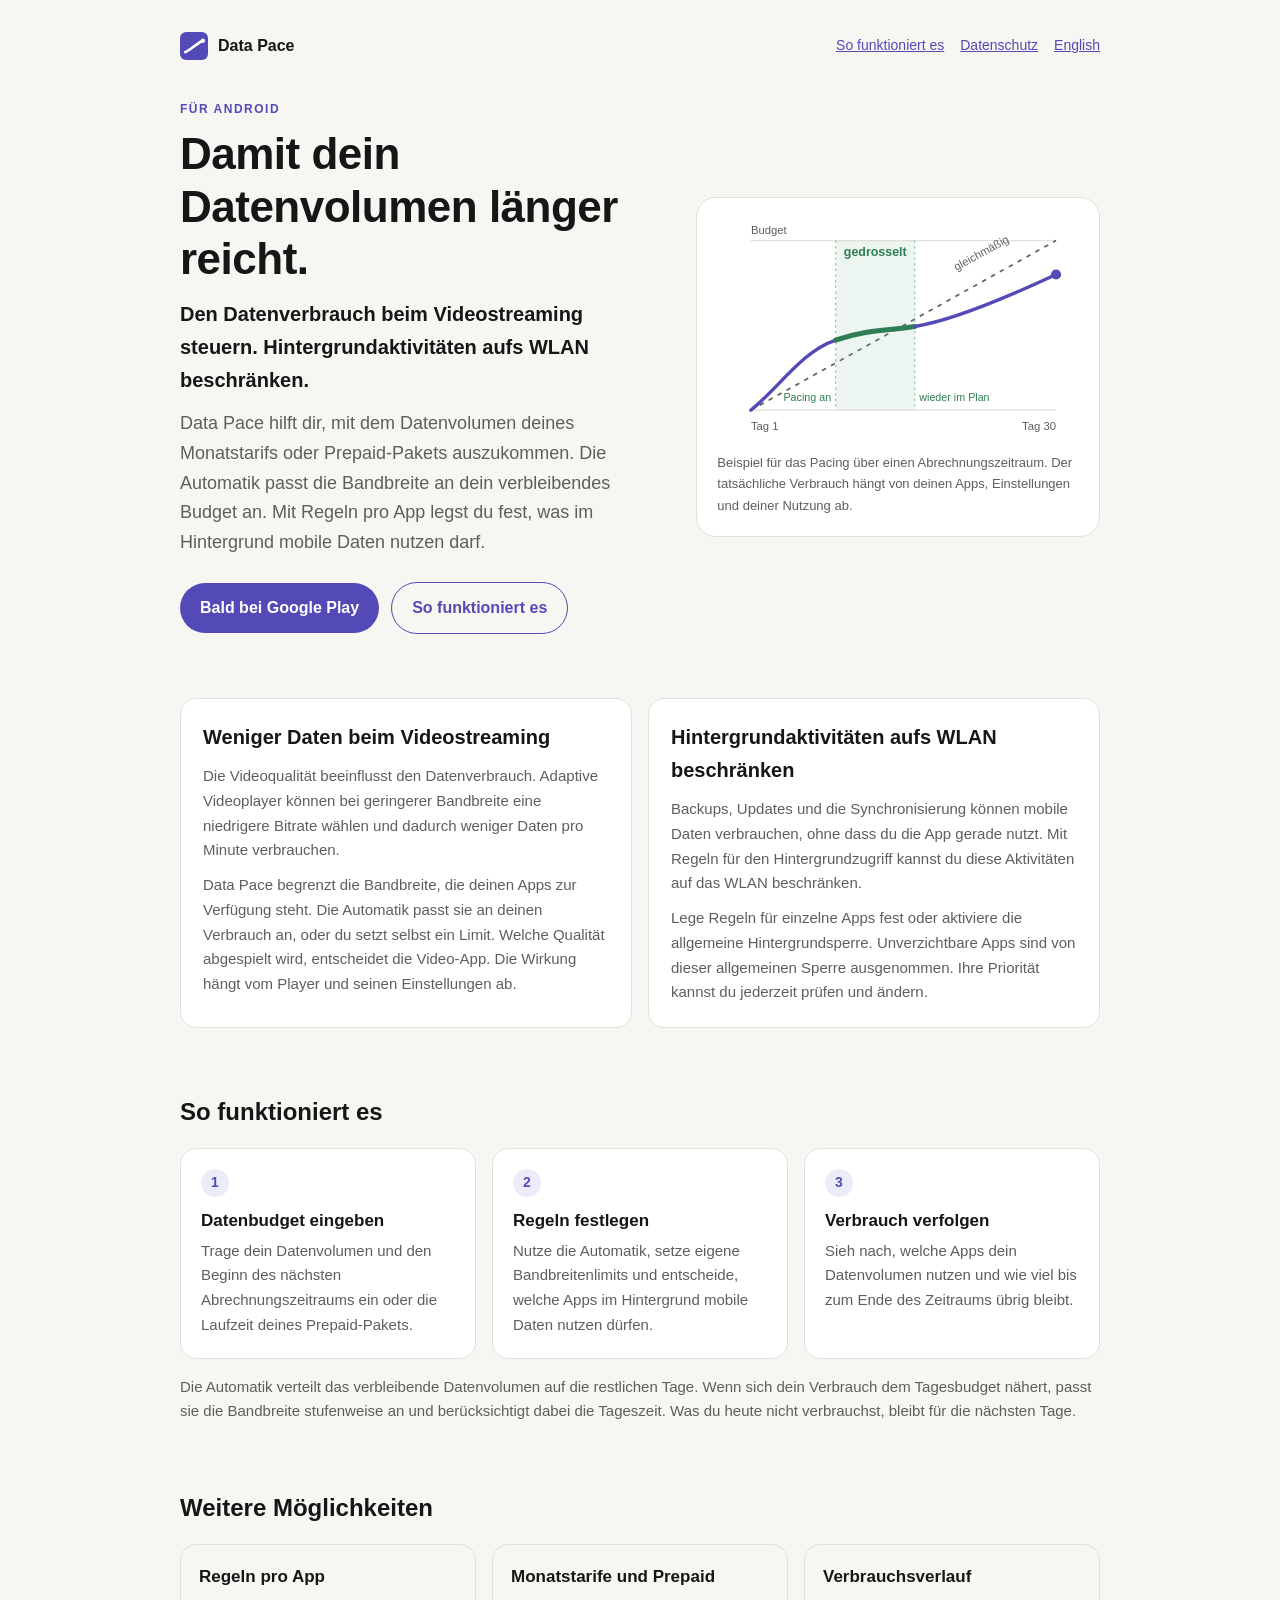
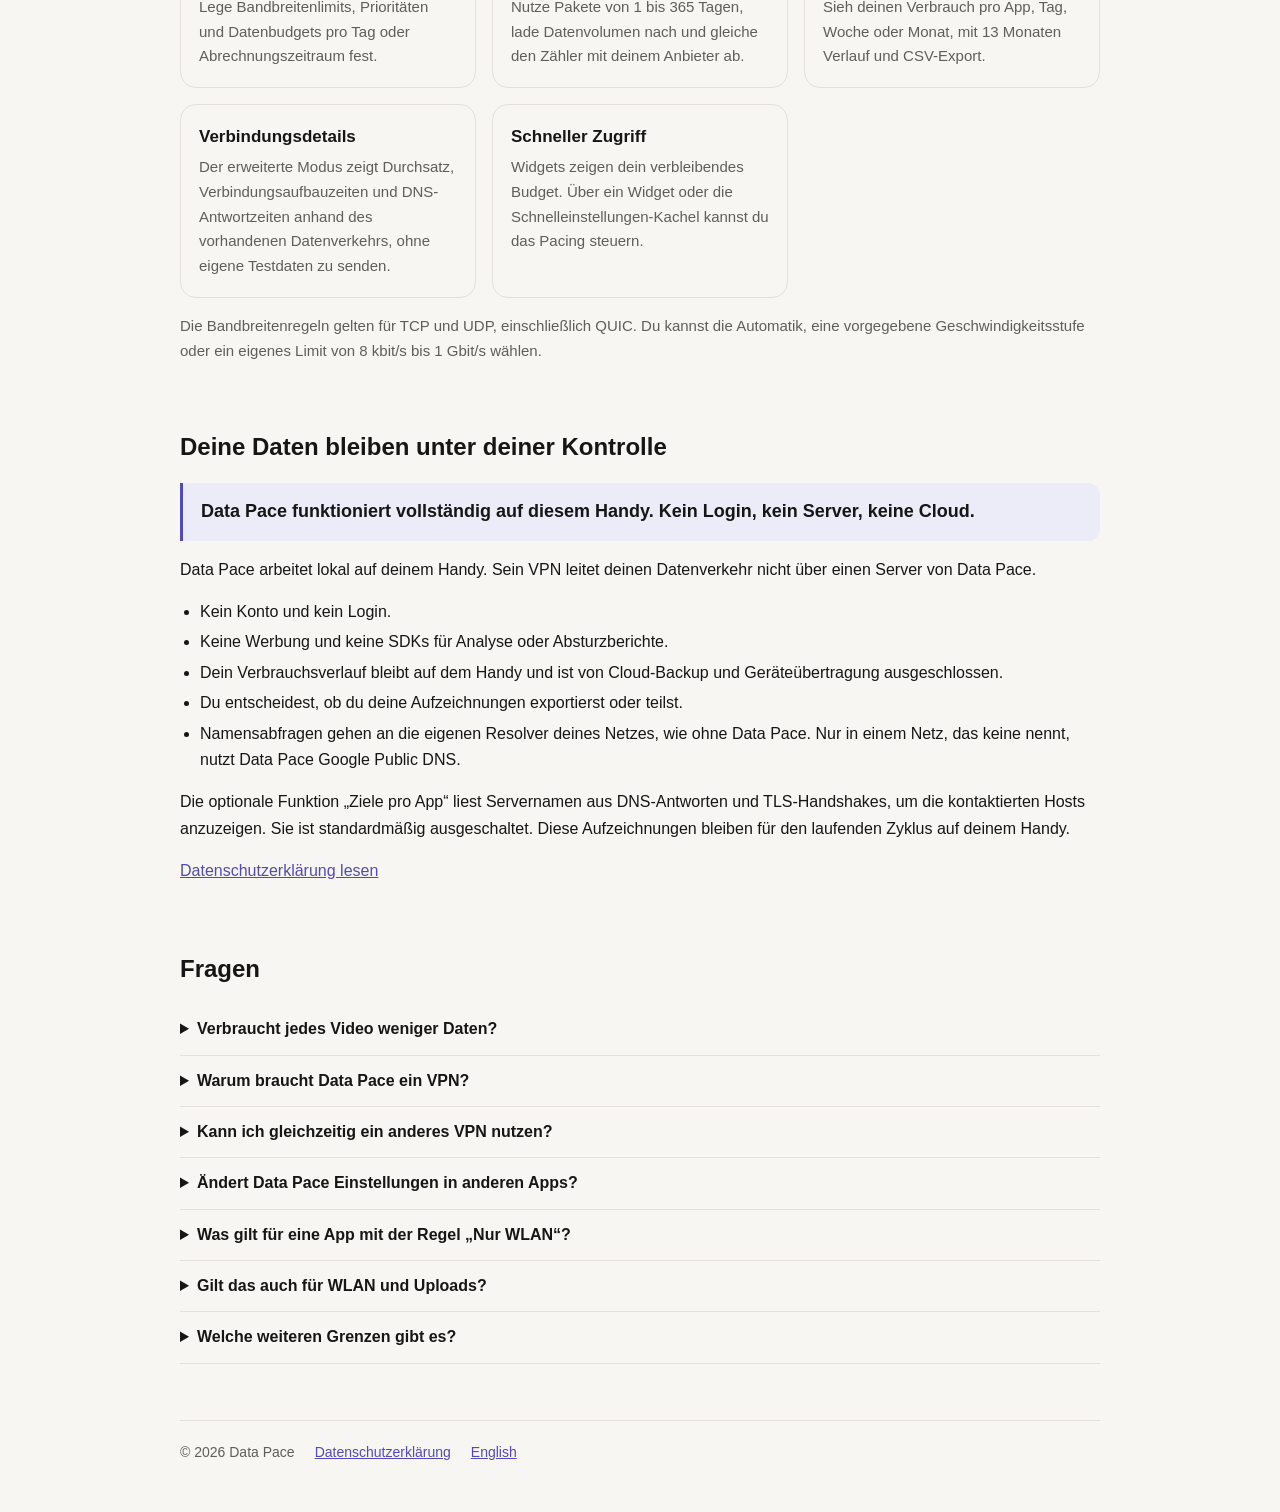
==== commit 202a43d9: "Site: Codex's landing copy in English and German, with the privacy line and the DNS fallback added C" ====
--- a/de/index.html
+++ b/de/index.html
@@ -3,8 +3,8 @@
 <head>
 <meta charset="utf-8">
 <meta name="viewport" content="width=device-width,initial-scale=1">
-<title>Data Pace: damit deine mobilen Daten den ganzen Monat reichen</title>
-<meta name="description" content="Data Pace ist eine Android-App, die deine mobilen Daten nach deinem Tarif einteilt: leichteres Video bei weniger Bandbreite, datenintensive Hintergrundprozesse warten aufs WLAN. Kein Konto, kein Server, keine Cloud.">
+<title>Data Pace | Videostreaming und Datenverbrauch steuern</title>
+<meta name="description" content="Damit dein Datenvolumen länger reicht: Mit Data Pace für Android steuerst du Streaming-Bandbreite und Hintergrunddaten und siehst den Verbrauch pro App.">
 <link rel="canonical" href="https://tensor-tide.github.io/datapace-site/de/">
 <link rel="alternate" hreflang="en" href="https://tensor-tide.github.io/datapace-site/">
 <link rel="alternate" hreflang="de" href="https://tensor-tide.github.io/datapace-site/de/">
@@ -15,8 +15,8 @@
 <meta name="theme-color" content="#0e0e10" media="(prefers-color-scheme: dark)">
 <meta property="og:type" content="website">
 <meta property="og:site_name" content="Data Pace">
-<meta property="og:title" content="Data Pace: damit deine mobilen Daten den ganzen Monat reichen">
-<meta property="og:description" content="Eine Android-App, die deine mobilen Daten nach deinem Tarif einteilt, vollständig auf deinem Handy. Kein Login, kein Server, keine Cloud.">
+<meta property="og:title" content="Data Pace | Videostreaming und Datenverbrauch steuern">
+<meta property="og:description" content="Streaming-Bandbreite und Hintergrunddaten auf Android steuern, damit dein Datenvolumen reicht. Data Pace funktioniert vollständig auf diesem Handy. Kein Login, kein Server, keine Cloud.">
 <meta property="og:url" content="https://tensor-tide.github.io/datapace-site/de/">
 <meta property="og:image" content="https://tensor-tide.github.io/datapace-site/og.png">
 <meta property="og:image:width" content="1200">
@@ -32,7 +32,7 @@
   "name": "Data Pace",
   "operatingSystem": "Android",
   "applicationCategory": "UtilitiesApplication",
-  "description": "Teilt mobile Daten nach deinem Tarif ein: weniger Download-Bandbreite für leichteres Video, datenintensive Hintergrundprozesse warten aufs WLAN. Läuft vollständig auf dem Handy, ohne Konto, Server oder Cloud.",
+  "description": "Steuert Streaming-Bandbreite und mobile Hintergrunddaten, damit das Datenvolumen eines Monatstarifs oder Prepaid-Pakets reicht. Läuft vollständig auf dem Handy, ohne Konto, Server oder Cloud.",
   "url": "https://tensor-tide.github.io/datapace-site/de/",
   "inLanguage": ["de", "en"]
 }
@@ -43,7 +43,7 @@
 <header class="site-header">
   <a class="brand" href="./"><img src="../favicon.svg" alt="" width="28" height="28">Data Pace</a>
   <nav aria-label="Website">
-    <a href="#so-gehts">So funktioniert's</a>
+    <a href="#so-funktioniert-es">So funktioniert es</a>
     <a href="../privacy/#de">Datenschutz</a>
     <a href="../" hreflang="en" lang="en">English</a>
   </nav>
@@ -53,12 +53,13 @@
 <div class="hero">
   <div>
     <div class="eyebrow">Für Android</div>
-    <h1>Damit deine mobilen Daten den ganzen Monat reichen.</h1>
-    <p class="lede">Läuft dein Verbrauch dem voraus, was dein Tarif heute hergibt, senkt Data Pace die Download-Bandbreite auf dem Handy. Die meisten adaptiven Streaming-Player reagieren auf den geringeren Durchsatz mit einer leichteren Qualitätsstufe, die pro Minute weniger Daten braucht, und datenintensive Hintergrundprozesse können aufs WLAN warten. Die Automatik setzt die Rate nach Restbudget und Resttagen; deine Regeln pro App erledigen den Rest.</p>
+    <h1>Damit dein Datenvolumen länger reicht.</h1>
+    <p class="sub">Den Datenverbrauch beim Videostreaming steuern. Hintergrundaktivitäten aufs WLAN beschränken.</p>
+    <p class="lede">Data Pace hilft dir, mit dem Datenvolumen deines Monatstarifs oder Prepaid-Pakets auszukommen. Die Automatik passt die Bandbreite an dein verbleibendes Budget an. Mit Regeln pro App legst du fest, was im Hintergrund mobile Daten nutzen darf.</p>
     <div class="cta">
       <!-- Die App ist im geschlossenen Test; der Eintrag ist noch nicht öffentlich. Danach ein Link auf https://play.google.com/store/apps/details?id=app.datapace&hl=de -->
       <span class="button" aria-disabled="true">Bald bei Google Play</span>
-      <a class="button ghost" href="../privacy/#de">Datenschutzerklärung lesen</a>
+      <a class="button ghost" href="#so-funktioniert-es">So funktioniert es</a>
     </div>
   </div>
   <figure class="pace-figure">
@@ -83,53 +84,71 @@
       <text x="140" y="34" font-size="11" font-weight="600" text-anchor="middle" style="fill:var(--paced)">gedrosselt</text>
       <circle cx="300" cy="50" r="4.5" style="fill:var(--accent)"/>
     </svg>
-    <figcaption>Illustration. Wenn du schneller verbrauchst als gleichmäßig, senkt Data Pace die Download-Bandbreite, bis du wieder im Plan bist.</figcaption>
+    <figcaption>Beispiel für das Pacing über einen Abrechnungszeitraum. Der tatsächliche Verbrauch hängt von deinen Apps, Einstellungen und deiner Nutzung ab.</figcaption>
   </figure>
 </div>
 
-<section id="so-gehts" aria-labelledby="how-h">
-  <h2 id="how-h">So funktioniert's</h2>
+<section aria-labelledby="video-h">
+  <div class="features two">
+    <div>
+      <h2 id="video-h">Weniger Daten beim Videostreaming</h2>
+      <p>Die Videoqualität beeinflusst den Datenverbrauch. Adaptive Videoplayer können bei geringerer Bandbreite eine niedrigere Bitrate wählen und dadurch weniger Daten pro Minute verbrauchen.</p>
+      <p>Data Pace begrenzt die Bandbreite, die deinen Apps zur Verfügung steht. Die Automatik passt sie an deinen Verbrauch an, oder du setzt selbst ein Limit. Welche Qualität abgespielt wird, entscheidet die Video-App. Die Wirkung hängt vom Player und seinen Einstellungen ab.</p>
+    </div>
+    <div>
+      <h2 id="bg-h">Hintergrundaktivitäten aufs WLAN beschränken</h2>
+      <p>Backups, Updates und die Synchronisierung können mobile Daten verbrauchen, ohne dass du die App gerade nutzt. Mit Regeln für den Hintergrundzugriff kannst du diese Aktivitäten auf das WLAN beschränken.</p>
+      <p>Lege Regeln für einzelne Apps fest oder aktiviere die allgemeine Hintergrundsperre. Unverzichtbare Apps sind von dieser allgemeinen Sperre ausgenommen. Ihre Priorität kannst du jederzeit prüfen und ändern.</p>
+    </div>
+  </div>
+</section>
+
+<section id="so-funktioniert-es" aria-labelledby="how-h">
+  <h2 id="how-h">So funktioniert es</h2>
   <ol class="steps">
-    <li><h3>Budget festlegen</h3><p>Gib dein Datenvolumen und seinen Zyklus ein: einen Monatstarif mit Starttag oder ein Prepaid-Paket von 1 bis 365 Tagen.</p></li>
-    <li><h3>Sehen, wohin es geht</h3><p>Data Pace liest Androids eigene Netzwerkstatistik pro App und Tag und ergänzt bei der Einrichtung bis zu drei frühere Zyklen.</p></li>
-    <li><h3>Im Plan bleiben</h3><p>Die Automatik verteilt das Restbudget auf die Resttage. Läuft der heutige Verbrauch voraus, senkt ein lokales VPN auf dem Handy die Download-Rate in Stufen, und deine Regeln entscheiden, welche Apps ihre Hintergrunddaten behalten.</p></li>
+    <li><h3>Datenbudget eingeben</h3><p>Trage dein Datenvolumen und den Beginn des nächsten Abrechnungszeitraums ein oder die Laufzeit deines Prepaid-Pakets.</p></li>
+    <li><h3>Regeln festlegen</h3><p>Nutze die Automatik, setze eigene Bandbreitenlimits und entscheide, welche Apps im Hintergrund mobile Daten nutzen dürfen.</p></li>
+    <li><h3>Verbrauch verfolgen</h3><p>Sieh nach, welche Apps dein Datenvolumen nutzen und wie viel bis zum Ende des Zeitraums übrig bleibt.</p></li>
   </ol>
+  <p class="soft after">Die Automatik verteilt das verbleibende Datenvolumen auf die restlichen Tage. Wenn sich dein Verbrauch dem Tagesbudget nähert, passt sie die Bandbreite stufenweise an und berücksichtigt dabei die Tageszeit. Was du heute nicht verbrauchst, bleibt für die nächsten Tage.</p>
 </section>
 
 <section aria-labelledby="feat-h">
-  <h2 id="feat-h">Was du bekommst</h2>
+  <h2 id="feat-h">Weitere Möglichkeiten</h2>
   <div class="features">
-    <div><h3>Leichteres Video</h3><p>Bei geringerer Download-Rate wählen die meisten adaptiven Streaming-Player eine leichtere Qualitätsstufe, die pro Minute weniger Daten braucht. Bist du wieder im Plan, steigt die Rate wieder.</p></div>
-    <div><h3>Hintergrund im WLAN</h3><p>Setze „Nur WLAN“ oder „Nur im Vordergrund“ pro App, oder sperre Hintergrund-Downloads im Mobilfunk für alle Apps. Messenger sind unverzichtbar und behalten ihre Hintergrunddaten.</p></div>
-    <div><h3>Automatik und Regeln</h3><p>Die Automatik teilt in vier Stufen von Schnell bis Unverzichtbar ein, oder du setzt eine feste Rate von 8 kbit/s bis 1 Gbit/s. Tempolimits, Prioritäten und Budgets pro App gelten für TCP und UDP, auch für QUIC.</p></div>
-    <div><h3>Verbrauch pro App</h3><p>Data Pace zählt mobile Daten pro App und Tag aus Androids eigener Statistik, behält 13 Monate Verlauf auf dem Handy und exportiert ihn als CSV.</p></div>
-    <div><h3>Erweiterter Modus</h3><p>Er zeigt Durchsatz, Zeit pro Stufe, Latenz beim Verbindungsaufbau und Jitter, DNS-Antwortzeiten und Anzeichen von Paketverlust, gemessen am Verkehr, der ohnehin fließt, ohne eigene Messpakete.</p></div>
-    <div><h3>Widgets und Kachel</h3><p>Fünf Widgets und eine Schnelleinstellungen-Kachel zeigen, wo du stehst; ein Widget setzt auch das Tempo. Ein Schalter pro Benachrichtigungsart entscheidet, was dich erreicht.</p></div>
+    <div><h3>Regeln pro App</h3><p>Lege Bandbreitenlimits, Prioritäten und Datenbudgets pro Tag oder Abrechnungszeitraum fest.</p></div>
+    <div><h3>Monatstarife und Prepaid</h3><p>Nutze Pakete von 1 bis 365 Tagen, lade Datenvolumen nach und gleiche den Zähler mit deinem Anbieter ab.</p></div>
+    <div><h3>Verbrauchsverlauf</h3><p>Sieh deinen Verbrauch pro App, Tag, Woche oder Monat, mit 13 Monaten Verlauf und CSV-Export.</p></div>
+    <div><h3>Verbindungsdetails</h3><p>Der erweiterte Modus zeigt Durchsatz, Verbindungsaufbauzeiten und DNS-Antwortzeiten anhand des vorhandenen Datenverkehrs, ohne eigene Testdaten zu senden.</p></div>
+    <div><h3>Schneller Zugriff</h3><p>Widgets zeigen dein verbleibendes Budget. Über ein Widget oder die Schnelleinstellungen-Kachel kannst du das Pacing steuern.</p></div>
   </div>
+  <p class="soft after">Die Bandbreitenregeln gelten für TCP und UDP, einschließlich QUIC. Du kannst die Automatik, eine vorgegebene Geschwindigkeitsstufe oder ein eigenes Limit von 8 kbit/s bis 1 Gbit/s wählen.</p>
 </section>
 
 <section aria-labelledby="priv-h">
-  <h2 id="priv-h">Privat von Grund auf</h2>
-  <table class="promise">
-    <thead><tr><th scope="col">Frage</th><th scope="col">Antwort</th><th scope="col">Details</th></tr></thead>
-    <tbody>
-      <tr><th scope="row">Konto oder Login?</th><td class="no">Keins</td><td>Du öffnest die App und gibst dein Budget ein.</td></tr>
-      <tr><th scope="row">Analyse oder Werbung?</th><td class="no">Keine</td><td>Die App enthält kein SDK für Analyse, Absturzberichte oder Werbung.</td></tr>
-      <tr><th scope="row">Ein Server von uns?</th><td class="no">Keiner</td><td>Das VPN ist ein lokaler Tunnel ohne entfernten Endpunkt. Dein Datenverkehr geht direkt zu deinem Anbieter oder ins WLAN.</td></tr>
-      <tr><th scope="row">Wo sind meine Daten?</th><td class="yes">Auf deinem Handy</td><td>Sie sind von Cloud-Backup und Geräteübertragung ausgeschlossen. Zurücksetzen oder Deinstallieren löscht sie.</td></tr>
-      <tr><th scope="row">Namensabfragen?</th><td class="yes">Bei deinem Netz</td><td>Sie gehen an die Namensserver deines Netzes, wie ohne Data Pace. Nur in einem Netz, das keine nennt, nutzt Data Pace Google Public DNS.</td></tr>
-    </tbody>
-  </table>
-  <p class="soft">Die <a href="../privacy/#de">Datenschutzerklärung</a> beschreibt jedes Detail.</p>
+  <h2 id="priv-h">Deine Daten bleiben unter deiner Kontrolle</h2>
+  <p class="privacy-line">Data Pace funktioniert vollständig auf diesem Handy. Kein Login, kein Server, keine Cloud.</p>
+  <p>Data Pace arbeitet lokal auf deinem Handy. Sein VPN leitet deinen Datenverkehr nicht über einen Server von Data Pace.</p>
+  <ul>
+    <li>Kein Konto und kein Login.</li>
+    <li>Keine Werbung und keine SDKs für Analyse oder Absturzberichte.</li>
+    <li>Dein Verbrauchsverlauf bleibt auf dem Handy und ist von Cloud-Backup und Geräteübertragung ausgeschlossen.</li>
+    <li>Du entscheidest, ob du deine Aufzeichnungen exportierst oder teilst.</li>
+    <li>Namensabfragen gehen an die eigenen Resolver deines Netzes, wie ohne Data Pace. Nur in einem Netz, das keine nennt, nutzt Data Pace Google Public DNS.</li>
+  </ul>
+  <p>Die optionale Funktion „Ziele pro App“ liest Servernamen aus DNS-Antworten und TLS-Handshakes, um die kontaktierten Hosts anzuzeigen. Sie ist standardmäßig ausgeschaltet. Diese Aufzeichnungen bleiben für den laufenden Zyklus auf deinem Handy.</p>
+  <p><a href="../privacy/#de">Datenschutzerklärung lesen</a></p>
 </section>
 
 <section aria-labelledby="faq-h">
   <h2 id="faq-h">Fragen</h2>
-  <details><summary>Warum braucht Data Pace ein VPN?</summary><p>Android lässt eine App den Verkehr anderer Apps nur über die Schnittstelle VpnService steuern. Das VPN von Data Pace ist ein lokaler Tunnel, ein Netzwerk-Stack im Userspace mit lokalem Relay, ohne entfernten Endpunkt: Der Verkehr verlässt das Handy über deinen Anbieter oder dein WLAN, nie über einen Server von uns.</p></details>
-  <details><summary>Kann ich weiterhin ein anderes VPN nutzen?</summary><p>Android führt immer nur ein VPN aus. Solange eine andere VPN-App aktiv ist, zählt Data Pace weiter, kann aber nicht drosseln, und es holt sich die Verbindung nie von selbst zurück.</p></details>
-  <details><summary>Liest oder verändert die App meinen Datenverkehr?</summary><p>Inhalte liest und verändert sie nie, und sie komprimiert, transkodiert und speichert nichts zwischen. Sie sieht, was das Pacing braucht: welche App eine Verbindung geöffnet hat, die Zieladresse, die Datenmengen und wie lange Verbindungsaufbau und Namensabfragen dauern. Servernamen aus DNS-Antworten und TLS-Handshakes liest sie nur, wenn du „Ziele pro App“ einschaltest, und behält sie nur für den laufenden Zyklus auf dem Handy.</p></details>
-  <details><summary>Was passiert nach einem Neustart?</summary><p>War das Pacing an, läuft es nach einem Neustart oder einem Update von Data Pace von selbst weiter.</p></details>
-  <details><summary>Zählt die App auch WLAN?</summary><p>Data Pace zählt und drosselt mobile Daten, denn die begrenzt dein Tarif; im WLAN zählt und bremst es nichts. Ist auch dein WLAN begrenzt, schalte in den Einstellungen „WLAN wie mobile Daten behandeln“ ein; der Tunnel meldet das WLAN dann ebenfalls als getaktet.</p></details>
+  <details><summary>Verbraucht jedes Video weniger Daten?</summary><p>Das hängt von der Video-App und ihren Qualitätseinstellungen ab. Adaptive Wiedergabe kann bei geringerer Bandbreite eine niedrigere Bitrate wählen. Bei fest eingestellter Qualität kann die Wiedergabe stattdessen stocken. Data Pace komprimiert keine Videos und kodiert sie nicht neu. Die Bandbreitenlimits gelten auch für anderen Datenverkehr, der denselben Regeln unterliegt.</p></details>
+  <details><summary>Warum braucht Data Pace ein VPN?</summary><p>Data Pace nutzt Androids VpnService, um die Regeln lokal anzuwenden. Der Tunnel bleibt auf deinem Gerät; deine Apps verbinden sich weiterhin mit ihren gewohnten Diensten. Data Pace bietet keinen entfernten VPN-Server und ändert deinen Standort nicht.</p></details>
+  <details><summary>Kann ich gleichzeitig ein anderes VPN nutzen?</summary><p>Solange ein anderes VPN aktiv ist, kann Data Pace den Verbrauch weiter zählen, aber seine Pacing-Regeln nicht anwenden.</p></details>
+  <details><summary>Ändert Data Pace Einstellungen in anderen Apps?</summary><p>Nein. Data Pace steuert Netzwerkzugriff und Bandbreite. Es ändert weder die Videoqualität in einer anderen App noch deren Backup-Zeitplan. Wann eine App ihre Arbeit fortsetzt, sobald wieder Zugriff besteht, entscheidet sie selbst.</p></details>
+  <details><summary>Was gilt für eine App mit der Regel „Nur WLAN“?</summary><p>Ihr mobiler Hintergrundzugriff wird eingeschränkt. Öffnest du die App, erhält sie standardmäßig begrenzten mobilen Zugriff mit bis zu 128 kbit/s; strengere Tempolimits gelten weiterhin. Mit „Mobile Daten auch für die geöffnete App sperren“ in den Einstellungen sperrst du auch diesen Zugriff.</p></details>
+  <details><summary>Gilt das auch für WLAN und Uploads?</summary><p>Standardmäßig wird WLAN-Verkehr weder gezählt noch gedrosselt. Mit „WLAN wie mobile Daten behandeln“ kannst du ihn einbeziehen. Uploads zählen zum Datenverbrauch, werden aber nicht in der Geschwindigkeit begrenzt. Regeln, die den Zugriff einer App sperren, können auch Uploads verhindern.</p></details>
+  <details><summary>Welche weiteren Grenzen gibt es?</summary><p>Hotspot-Daten werden gezählt, aber nicht gedrosselt. Apps im Arbeitsprofil werden weder gezählt noch gedrosselt. Geschwindigkeiten sind Näherungswerte, und Androids Verbrauchszähler kann vom Zähler deines Anbieters abweichen.</p></details>
 </section>
 </main>
 
--- a/style.css
+++ b/style.css
@@ -94,6 +94,13 @@
 @media (min-width: 600px) { .features { grid-template-columns: repeat(2, 1fr); } }
 @media (min-width: 860px) { .features { grid-template-columns: repeat(3, 1fr); } }
 .features > div { padding: 18px; border-radius: 16px; border: 1px solid var(--rule); }
+.hero .sub { font-size: 20px; font-weight: 600; color: var(--ink); margin: 12px 0 0; }
+@media (min-width: 860px) { .features.two { grid-template-columns: repeat(2, 1fr); } }
+.features.two > div { padding: 22px; background: var(--surface); }
+.features.two h2 { font-size: 20px; color: var(--ink); margin: 0 0 10px; }
+.features.two p + p { margin-top: 10px; }
+.after { margin: 16px 0 0; font-size: 15px; }
+.privacy-line { font-size: 18px; font-weight: 600; color: var(--ink); padding: 14px 18px; border-left: 3px solid var(--accent); background: var(--accent-tint); border-radius: 0 12px 12px 0; margin: 0 0 16px; }
 
 .promise { width: 100%; border-collapse: collapse; font-size: 15px; }
 .promise th, .promise td { text-align: left; padding: 10px 12px; border-bottom: 1px solid var(--rule); vertical-align: top; }
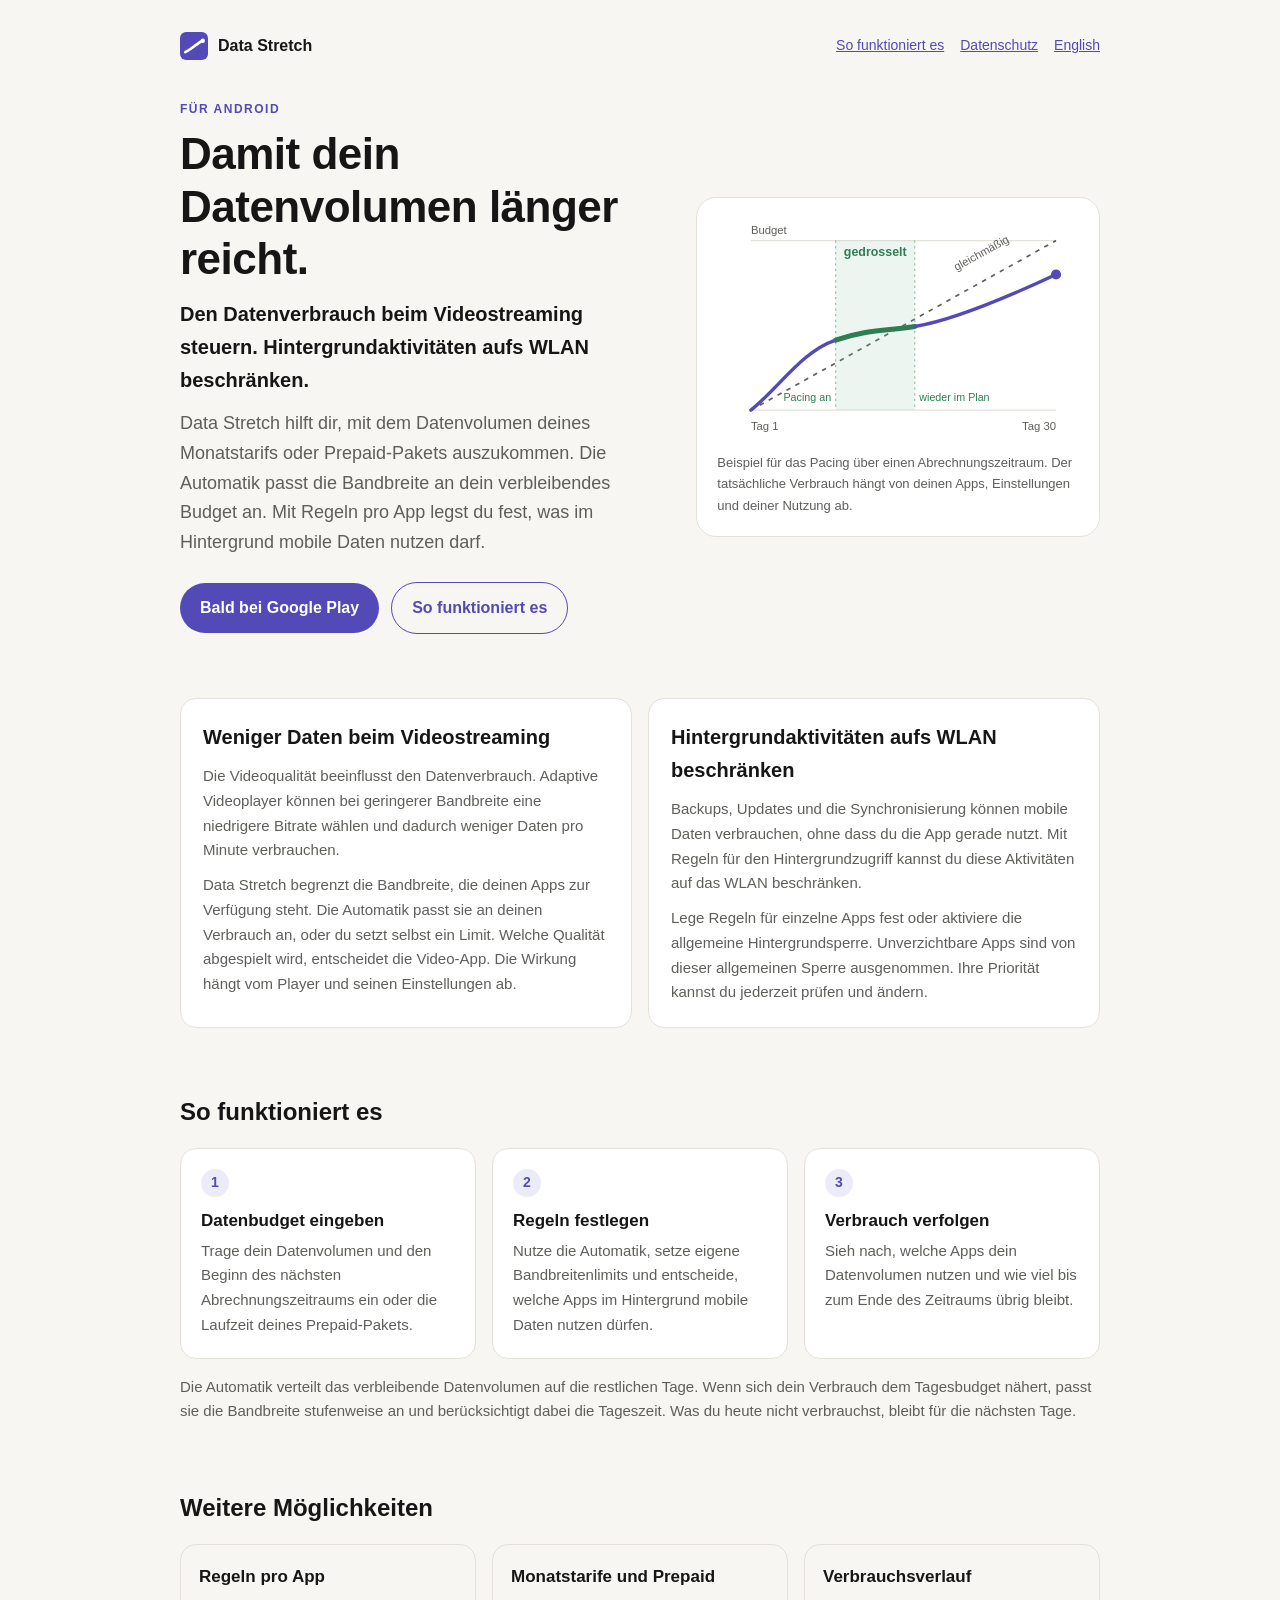
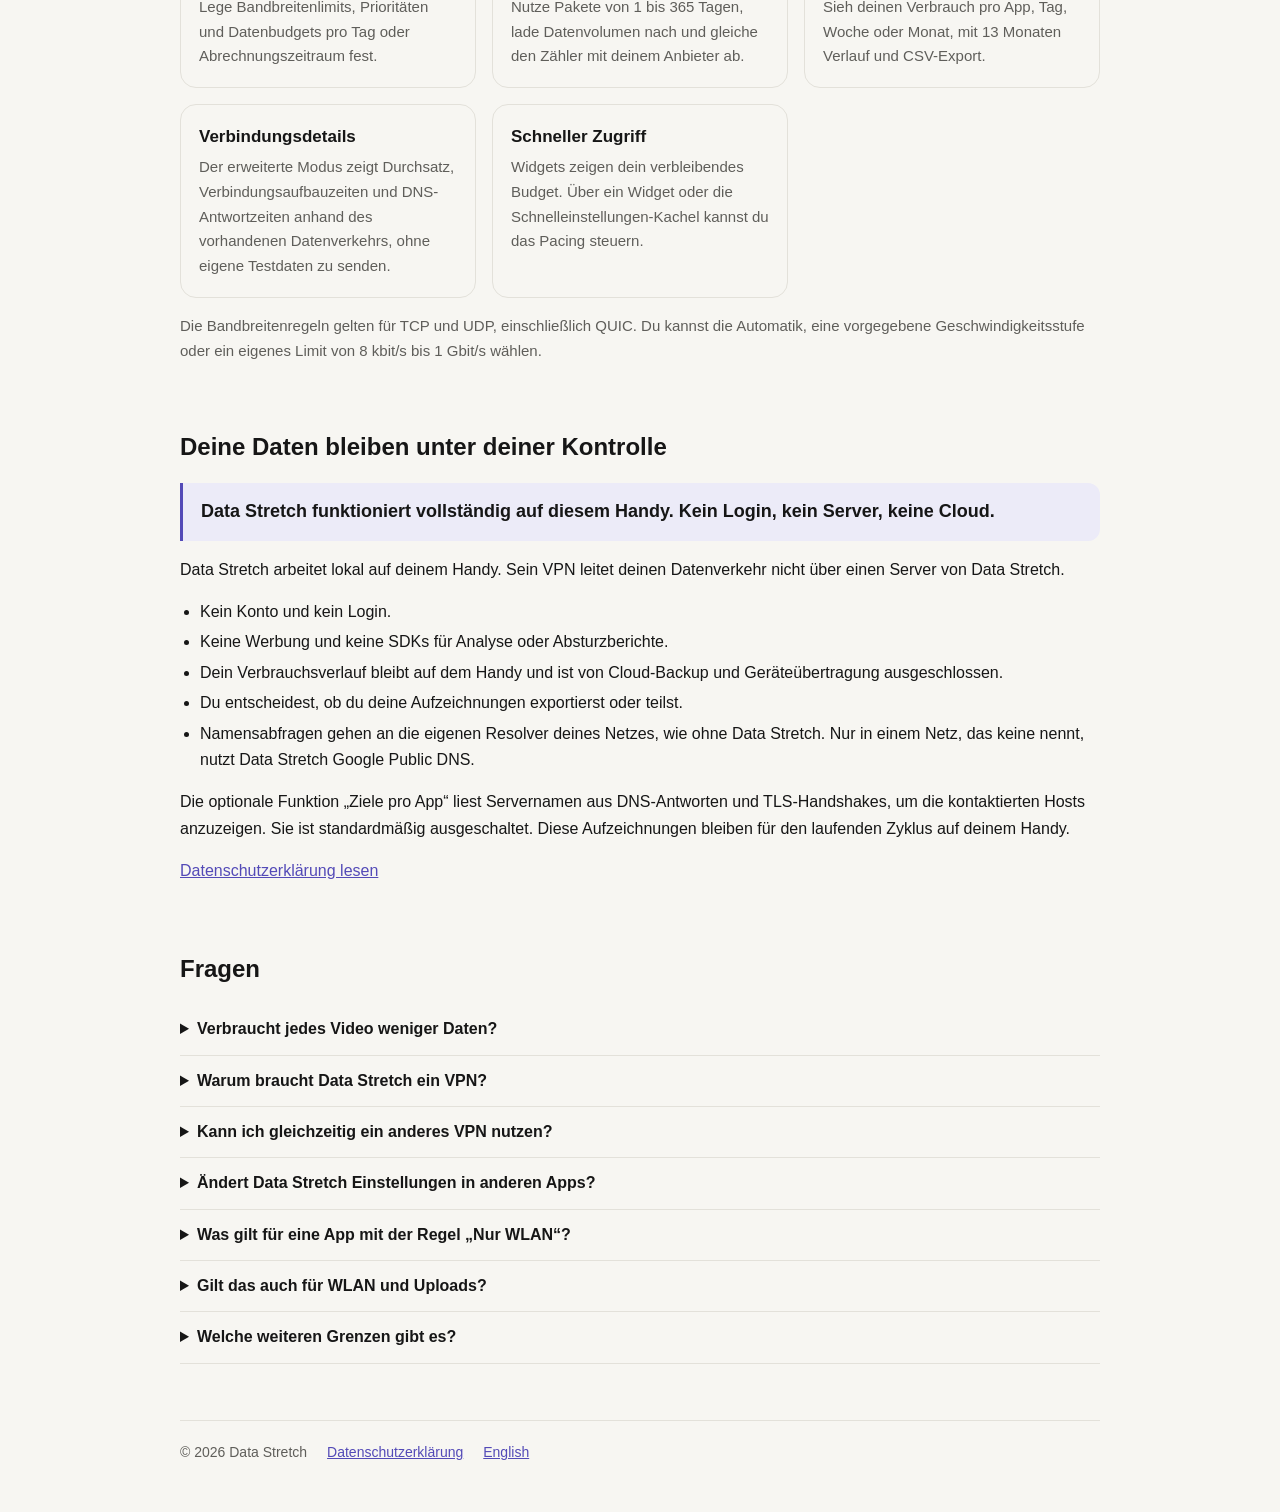
==== commit 228b7865: "Site: the app is called Data Stretch; a new share image Co-Authored-By: Claude Opus 5.5 <noreply@ant" ====
--- a/de/index.html
+++ b/de/index.html
@@ -3,8 +3,8 @@
 <head>
 <meta charset="utf-8">
 <meta name="viewport" content="width=device-width,initial-scale=1">
-<title>Data Pace | Videostreaming und Datenverbrauch steuern</title>
-<meta name="description" content="Damit dein Datenvolumen länger reicht: Mit Data Pace für Android steuerst du Streaming-Bandbreite und Hintergrunddaten und siehst den Verbrauch pro App.">
+<title>Data Stretch | Videostreaming und Datenverbrauch steuern</title>
+<meta name="description" content="Damit dein Datenvolumen länger reicht: Mit Data Stretch für Android steuerst du Streaming-Bandbreite und Hintergrunddaten und siehst den Verbrauch pro App.">
 <link rel="canonical" href="https://tensor-tide.github.io/datapace-site/de/">
 <link rel="alternate" hreflang="en" href="https://tensor-tide.github.io/datapace-site/">
 <link rel="alternate" hreflang="de" href="https://tensor-tide.github.io/datapace-site/de/">
@@ -14,9 +14,9 @@
 <meta name="theme-color" content="#f7f6f2" media="(prefers-color-scheme: light)">
 <meta name="theme-color" content="#0e0e10" media="(prefers-color-scheme: dark)">
 <meta property="og:type" content="website">
-<meta property="og:site_name" content="Data Pace">
-<meta property="og:title" content="Data Pace | Videostreaming und Datenverbrauch steuern">
-<meta property="og:description" content="Streaming-Bandbreite und Hintergrunddaten auf Android steuern, damit dein Datenvolumen reicht. Data Pace funktioniert vollständig auf diesem Handy. Kein Login, kein Server, keine Cloud.">
+<meta property="og:site_name" content="Data Stretch">
+<meta property="og:title" content="Data Stretch | Videostreaming und Datenverbrauch steuern">
+<meta property="og:description" content="Streaming-Bandbreite und Hintergrunddaten auf Android steuern, damit dein Datenvolumen reicht. Data Stretch funktioniert vollständig auf diesem Handy. Kein Login, kein Server, keine Cloud.">
 <meta property="og:url" content="https://tensor-tide.github.io/datapace-site/de/">
 <meta property="og:image" content="https://tensor-tide.github.io/datapace-site/og.png">
 <meta property="og:image:width" content="1200">
@@ -29,7 +29,7 @@
 {
   "@context": "https://schema.org",
   "@type": "SoftwareApplication",
-  "name": "Data Pace",
+  "name": "Data Stretch",
   "operatingSystem": "Android",
   "applicationCategory": "UtilitiesApplication",
   "description": "Steuert Streaming-Bandbreite und mobile Hintergrunddaten, damit das Datenvolumen eines Monatstarifs oder Prepaid-Pakets reicht. Läuft vollständig auf dem Handy, ohne Konto, Server oder Cloud.",
@@ -41,7 +41,7 @@
 <body class="wide">
 <a class="skip" href="#main">Zum Inhalt springen</a>
 <header class="site-header">
-  <a class="brand" href="./"><img src="../favicon.svg" alt="" width="28" height="28">Data Pace</a>
+  <a class="brand" href="./"><img src="../favicon.svg" alt="" width="28" height="28">Data Stretch</a>
   <nav aria-label="Website">
     <a href="#so-funktioniert-es">So funktioniert es</a>
     <a href="../privacy/#de">Datenschutz</a>
@@ -55,7 +55,7 @@
     <div class="eyebrow">Für Android</div>
     <h1>Damit dein Datenvolumen länger reicht.</h1>
     <p class="sub">Den Datenverbrauch beim Videostreaming steuern. Hintergrundaktivitäten aufs WLAN beschränken.</p>
-    <p class="lede">Data Pace hilft dir, mit dem Datenvolumen deines Monatstarifs oder Prepaid-Pakets auszukommen. Die Automatik passt die Bandbreite an dein verbleibendes Budget an. Mit Regeln pro App legst du fest, was im Hintergrund mobile Daten nutzen darf.</p>
+    <p class="lede">Data Stretch hilft dir, mit dem Datenvolumen deines Monatstarifs oder Prepaid-Pakets auszukommen. Die Automatik passt die Bandbreite an dein verbleibendes Budget an. Mit Regeln pro App legst du fest, was im Hintergrund mobile Daten nutzen darf.</p>
     <div class="cta">
       <!-- Die App ist im geschlossenen Test; der Eintrag ist noch nicht öffentlich. Danach ein Link auf https://play.google.com/store/apps/details?id=app.datapace&hl=de -->
       <span class="button" aria-disabled="true">Bald bei Google Play</span>
@@ -65,7 +65,7 @@
   <figure class="pace-figure">
     <svg viewBox="0 0 320 200" role="img" aria-labelledby="pace-title pace-desc">
       <title id="pace-title">Datenverbrauch im Vergleich zum gleichmäßigen Tempo</title>
-      <desc id="pace-desc">Eine gestrichelte Diagonale zeigt ein gleichmäßiges Tempo von null bis zum vollen Budget am Ende des Zyklus. Die Verbrauchslinie steigt anfangs schnell, flacht ab, sobald das Pacing einsetzt, und bleibt unter dem Budget. Ein grünes Band markiert die Tage, an denen Data Pace drosselt; die Linie wird darin grün.</desc>
+      <desc id="pace-desc">Eine gestrichelte Diagonale zeigt ein gleichmäßiges Tempo von null bis zum vollen Budget am Ende des Zyklus. Die Verbrauchslinie steigt anfangs schnell, flacht ab, sobald das Pacing einsetzt, und bleibt unter dem Budget. Ein grünes Band markiert die Tage, an denen Data Stretch drosselt; die Linie wird darin grün.</desc>
       <line x1="30" y1="20" x2="300" y2="20" style="stroke:var(--rule)" stroke-width="1"/>
       <line x1="30" y1="170" x2="300" y2="170" style="stroke:var(--rule)" stroke-width="1"/>
       <text x="30" y="14" font-size="10" style="fill:var(--soft)">Budget</text>
@@ -93,7 +93,7 @@
     <div>
       <h2 id="video-h">Weniger Daten beim Videostreaming</h2>
       <p>Die Videoqualität beeinflusst den Datenverbrauch. Adaptive Videoplayer können bei geringerer Bandbreite eine niedrigere Bitrate wählen und dadurch weniger Daten pro Minute verbrauchen.</p>
-      <p>Data Pace begrenzt die Bandbreite, die deinen Apps zur Verfügung steht. Die Automatik passt sie an deinen Verbrauch an, oder du setzt selbst ein Limit. Welche Qualität abgespielt wird, entscheidet die Video-App. Die Wirkung hängt vom Player und seinen Einstellungen ab.</p>
+      <p>Data Stretch begrenzt die Bandbreite, die deinen Apps zur Verfügung steht. Die Automatik passt sie an deinen Verbrauch an, oder du setzt selbst ein Limit. Welche Qualität abgespielt wird, entscheidet die Video-App. Die Wirkung hängt vom Player und seinen Einstellungen ab.</p>
     </div>
     <div>
       <h2 id="bg-h">Hintergrundaktivitäten aufs WLAN beschränken</h2>
@@ -127,14 +127,14 @@
 
 <section aria-labelledby="priv-h">
   <h2 id="priv-h">Deine Daten bleiben unter deiner Kontrolle</h2>
-  <p class="privacy-line">Data Pace funktioniert vollständig auf diesem Handy. Kein Login, kein Server, keine Cloud.</p>
-  <p>Data Pace arbeitet lokal auf deinem Handy. Sein VPN leitet deinen Datenverkehr nicht über einen Server von Data Pace.</p>
+  <p class="privacy-line">Data Stretch funktioniert vollständig auf diesem Handy. Kein Login, kein Server, keine Cloud.</p>
+  <p>Data Stretch arbeitet lokal auf deinem Handy. Sein VPN leitet deinen Datenverkehr nicht über einen Server von Data Stretch.</p>
   <ul>
     <li>Kein Konto und kein Login.</li>
     <li>Keine Werbung und keine SDKs für Analyse oder Absturzberichte.</li>
     <li>Dein Verbrauchsverlauf bleibt auf dem Handy und ist von Cloud-Backup und Geräteübertragung ausgeschlossen.</li>
     <li>Du entscheidest, ob du deine Aufzeichnungen exportierst oder teilst.</li>
-    <li>Namensabfragen gehen an die eigenen Resolver deines Netzes, wie ohne Data Pace. Nur in einem Netz, das keine nennt, nutzt Data Pace Google Public DNS.</li>
+    <li>Namensabfragen gehen an die eigenen Resolver deines Netzes, wie ohne Data Stretch. Nur in einem Netz, das keine nennt, nutzt Data Stretch Google Public DNS.</li>
   </ul>
   <p>Die optionale Funktion „Ziele pro App“ liest Servernamen aus DNS-Antworten und TLS-Handshakes, um die kontaktierten Hosts anzuzeigen. Sie ist standardmäßig ausgeschaltet. Diese Aufzeichnungen bleiben für den laufenden Zyklus auf deinem Handy.</p>
   <p><a href="../privacy/#de">Datenschutzerklärung lesen</a></p>
@@ -142,10 +142,10 @@
 
 <section aria-labelledby="faq-h">
   <h2 id="faq-h">Fragen</h2>
-  <details><summary>Verbraucht jedes Video weniger Daten?</summary><p>Das hängt von der Video-App und ihren Qualitätseinstellungen ab. Adaptive Wiedergabe kann bei geringerer Bandbreite eine niedrigere Bitrate wählen. Bei fest eingestellter Qualität kann die Wiedergabe stattdessen stocken. Data Pace komprimiert keine Videos und kodiert sie nicht neu. Die Bandbreitenlimits gelten auch für anderen Datenverkehr, der denselben Regeln unterliegt.</p></details>
-  <details><summary>Warum braucht Data Pace ein VPN?</summary><p>Data Pace nutzt Androids VpnService, um die Regeln lokal anzuwenden. Der Tunnel bleibt auf deinem Gerät; deine Apps verbinden sich weiterhin mit ihren gewohnten Diensten. Data Pace bietet keinen entfernten VPN-Server und ändert deinen Standort nicht.</p></details>
-  <details><summary>Kann ich gleichzeitig ein anderes VPN nutzen?</summary><p>Solange ein anderes VPN aktiv ist, kann Data Pace den Verbrauch weiter zählen, aber seine Pacing-Regeln nicht anwenden.</p></details>
-  <details><summary>Ändert Data Pace Einstellungen in anderen Apps?</summary><p>Nein. Data Pace steuert Netzwerkzugriff und Bandbreite. Es ändert weder die Videoqualität in einer anderen App noch deren Backup-Zeitplan. Wann eine App ihre Arbeit fortsetzt, sobald wieder Zugriff besteht, entscheidet sie selbst.</p></details>
+  <details><summary>Verbraucht jedes Video weniger Daten?</summary><p>Das hängt von der Video-App und ihren Qualitätseinstellungen ab. Adaptive Wiedergabe kann bei geringerer Bandbreite eine niedrigere Bitrate wählen. Bei fest eingestellter Qualität kann die Wiedergabe stattdessen stocken. Data Stretch komprimiert keine Videos und kodiert sie nicht neu. Die Bandbreitenlimits gelten auch für anderen Datenverkehr, der denselben Regeln unterliegt.</p></details>
+  <details><summary>Warum braucht Data Stretch ein VPN?</summary><p>Data Stretch nutzt Androids VpnService, um die Regeln lokal anzuwenden. Der Tunnel bleibt auf deinem Gerät; deine Apps verbinden sich weiterhin mit ihren gewohnten Diensten. Data Stretch bietet keinen entfernten VPN-Server und ändert deinen Standort nicht.</p></details>
+  <details><summary>Kann ich gleichzeitig ein anderes VPN nutzen?</summary><p>Solange ein anderes VPN aktiv ist, kann Data Stretch den Verbrauch weiter zählen, aber seine Pacing-Regeln nicht anwenden.</p></details>
+  <details><summary>Ändert Data Stretch Einstellungen in anderen Apps?</summary><p>Nein. Data Stretch steuert Netzwerkzugriff und Bandbreite. Es ändert weder die Videoqualität in einer anderen App noch deren Backup-Zeitplan. Wann eine App ihre Arbeit fortsetzt, sobald wieder Zugriff besteht, entscheidet sie selbst.</p></details>
   <details><summary>Was gilt für eine App mit der Regel „Nur WLAN“?</summary><p>Ihr mobiler Hintergrundzugriff wird eingeschränkt. Öffnest du die App, erhält sie standardmäßig begrenzten mobilen Zugriff mit bis zu 128 kbit/s; strengere Tempolimits gelten weiterhin. Mit „Mobile Daten auch für die geöffnete App sperren“ in den Einstellungen sperrst du auch diesen Zugriff.</p></details>
   <details><summary>Gilt das auch für WLAN und Uploads?</summary><p>Standardmäßig wird WLAN-Verkehr weder gezählt noch gedrosselt. Mit „WLAN wie mobile Daten behandeln“ kannst du ihn einbeziehen. Uploads zählen zum Datenverbrauch, werden aber nicht in der Geschwindigkeit begrenzt. Regeln, die den Zugriff einer App sperren, können auch Uploads verhindern.</p></details>
   <details><summary>Welche weiteren Grenzen gibt es?</summary><p>Hotspot-Daten werden gezählt, aber nicht gedrosselt. Apps im Arbeitsprofil werden weder gezählt noch gedrosselt. Geschwindigkeiten sind Näherungswerte, und Androids Verbrauchszähler kann vom Zähler deines Anbieters abweichen.</p></details>
@@ -153,7 +153,7 @@
 </main>
 
 <footer class="site-footer">
-  <span>© 2026 Data Pace</span>
+  <span>© 2026 Data Stretch</span>
   <a href="../privacy/#de">Datenschutzerklärung</a>
   <a href="../" hreflang="en" lang="en">English</a>
 </footer>
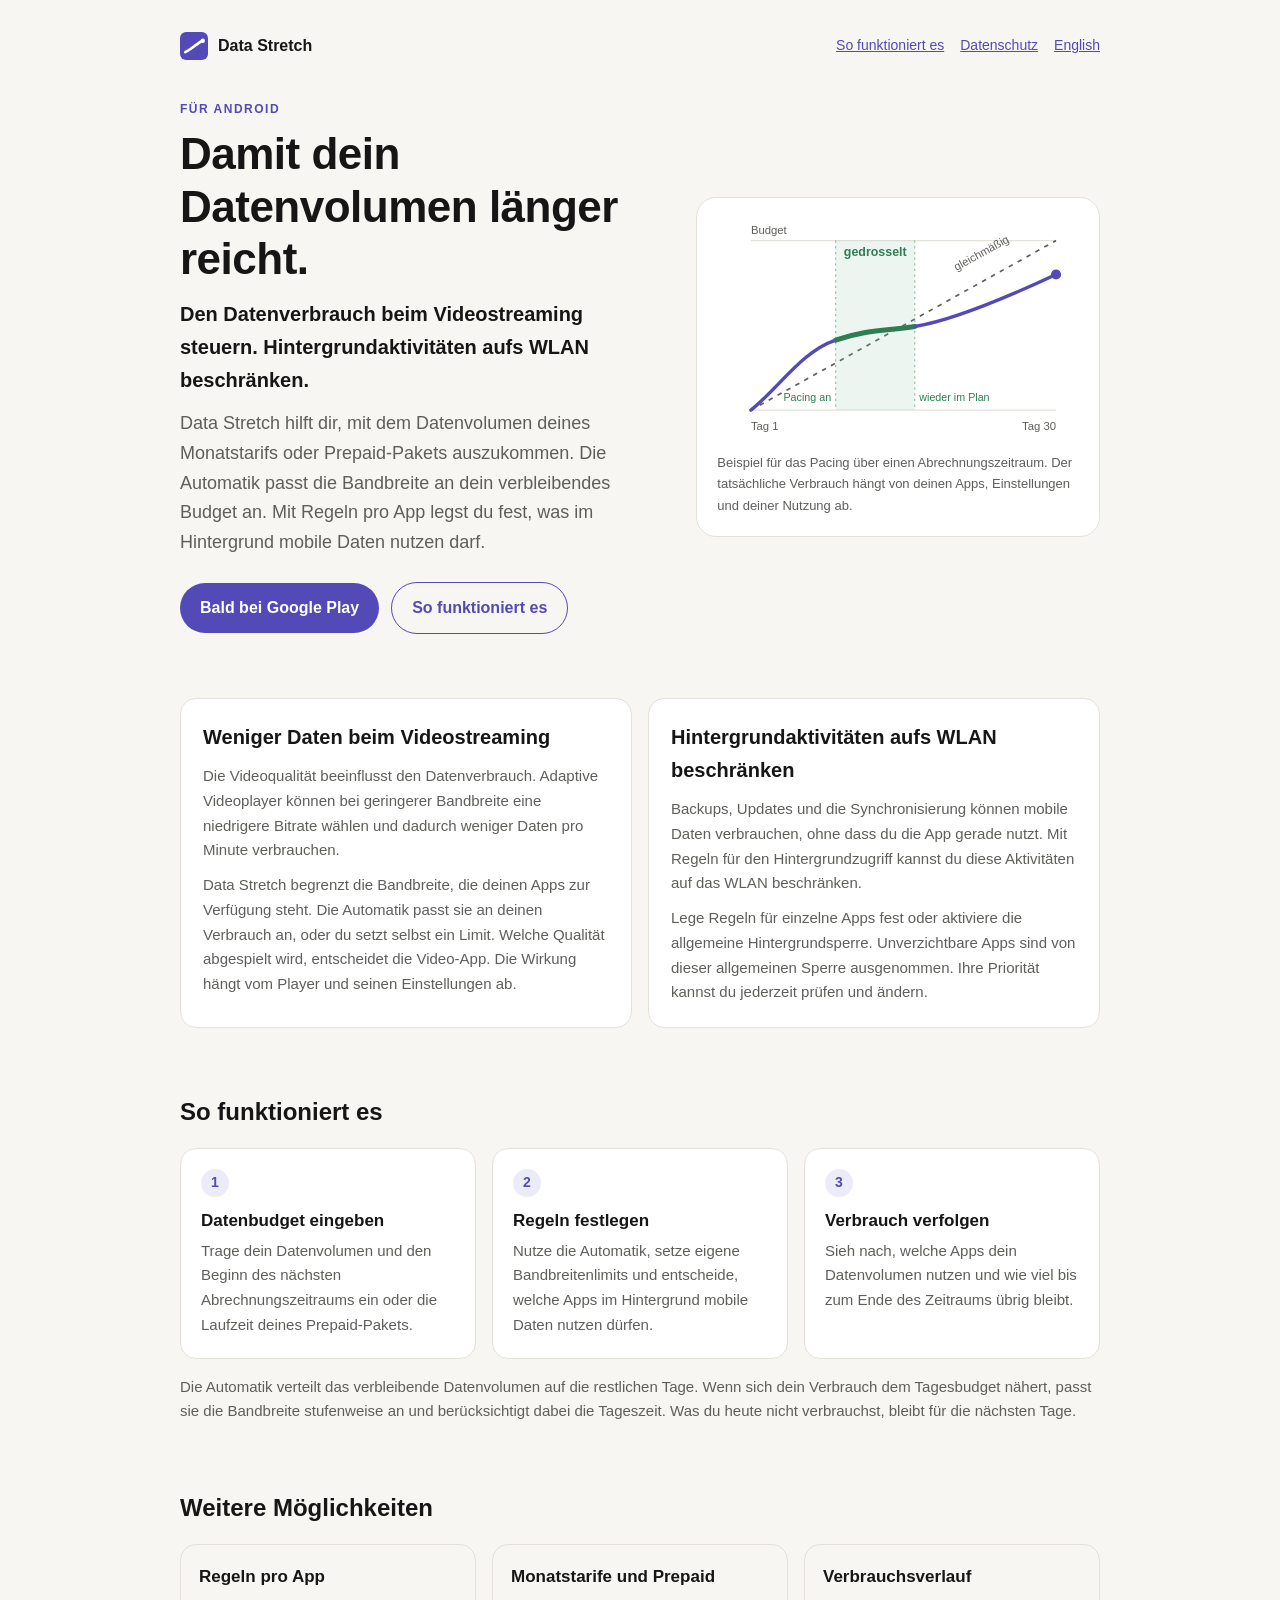
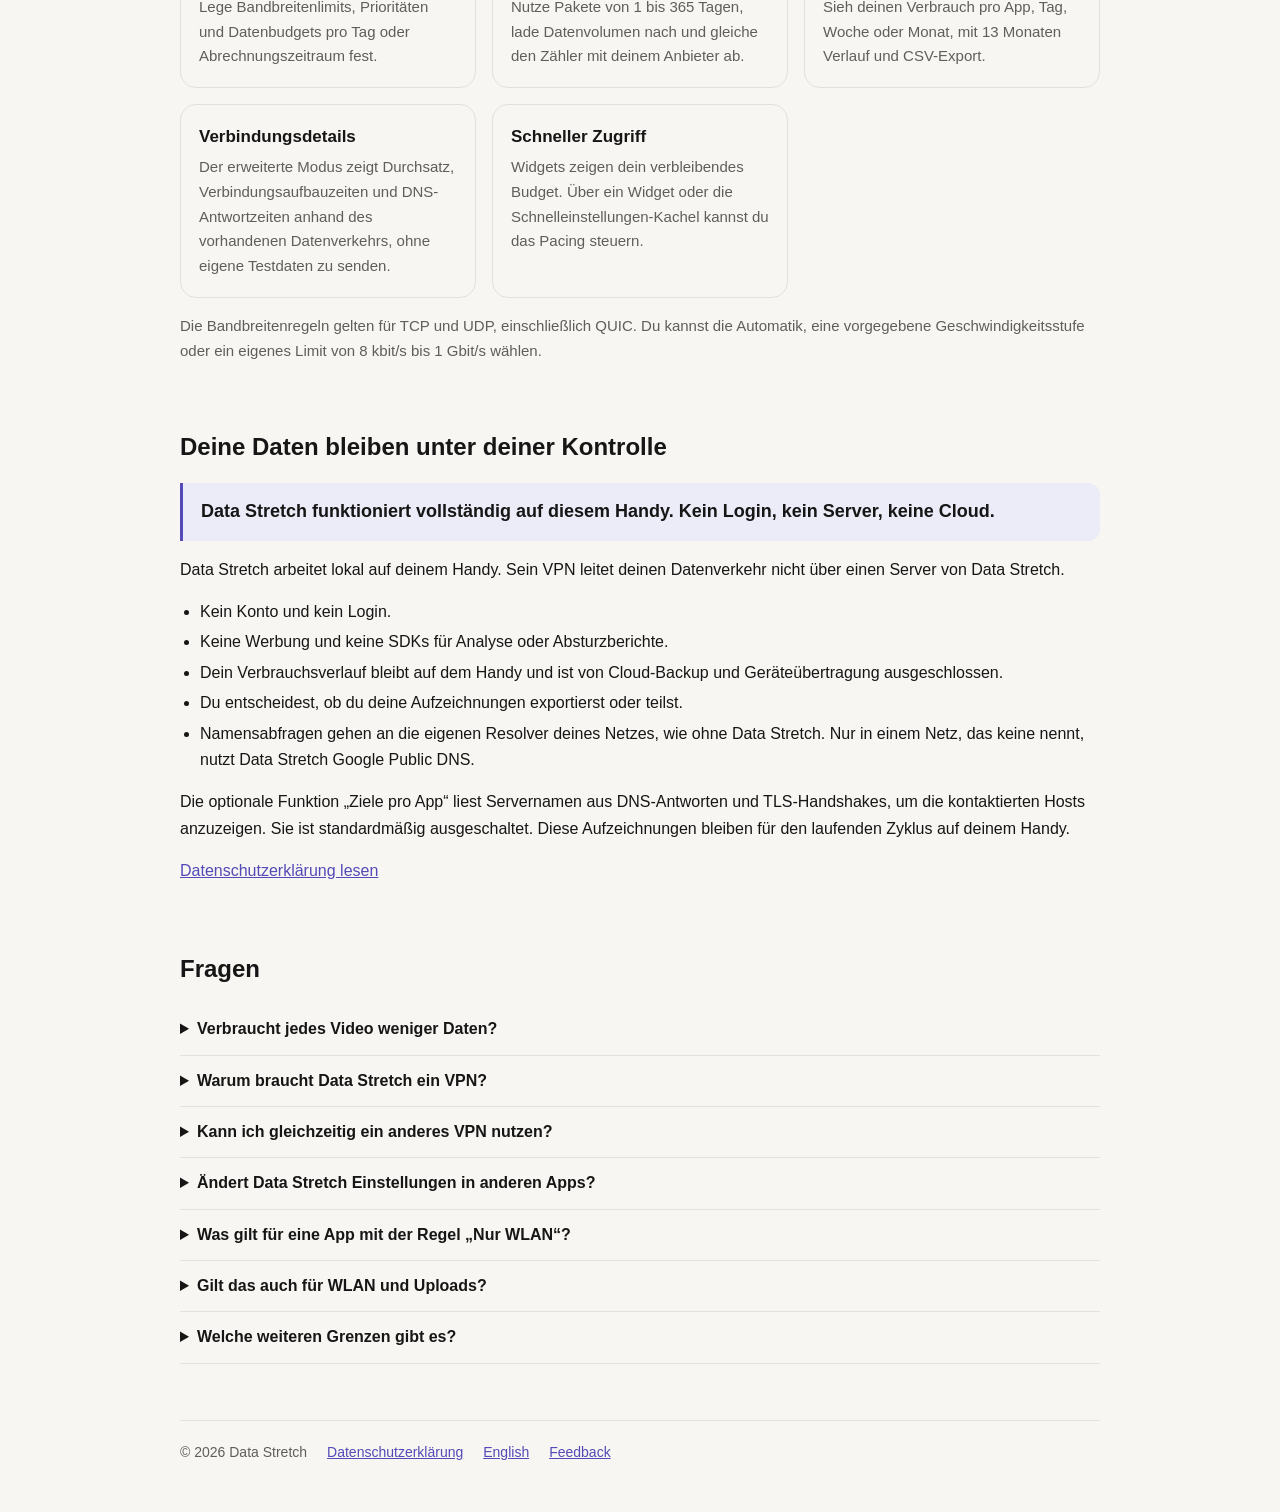
==== commit 5d942424: "Site: a feedback page in English and German Co-Authored-By: Claude Opus 5.5 <noreply@anthropic.com>" ====
--- a/de/index.html
+++ b/de/index.html
@@ -5,10 +5,10 @@
 <meta name="viewport" content="width=device-width,initial-scale=1">
 <title>Data Stretch | Videostreaming und Datenverbrauch steuern</title>
 <meta name="description" content="Damit dein Datenvolumen länger reicht: Mit Data Stretch für Android steuerst du Streaming-Bandbreite und Hintergrunddaten und siehst den Verbrauch pro App.">
-<link rel="canonical" href="https://tensor-tide.github.io/datapace-site/de/">
-<link rel="alternate" hreflang="en" href="https://tensor-tide.github.io/datapace-site/">
-<link rel="alternate" hreflang="de" href="https://tensor-tide.github.io/datapace-site/de/">
-<link rel="alternate" hreflang="x-default" href="https://tensor-tide.github.io/datapace-site/">
+<link rel="canonical" href="https://tensor-tide.github.io/datastretch/de/">
+<link rel="alternate" hreflang="en" href="https://tensor-tide.github.io/datastretch/">
+<link rel="alternate" hreflang="de" href="https://tensor-tide.github.io/datastretch/de/">
+<link rel="alternate" hreflang="x-default" href="https://tensor-tide.github.io/datastretch/">
 <link rel="icon" href="../favicon.svg" type="image/svg+xml">
 <link rel="apple-touch-icon" href="../apple-touch-icon.png">
 <meta name="theme-color" content="#f7f6f2" media="(prefers-color-scheme: light)">
@@ -17,8 +17,8 @@
 <meta property="og:site_name" content="Data Stretch">
 <meta property="og:title" content="Data Stretch | Videostreaming und Datenverbrauch steuern">
 <meta property="og:description" content="Streaming-Bandbreite und Hintergrunddaten auf Android steuern, damit dein Datenvolumen reicht. Data Stretch funktioniert vollständig auf diesem Handy. Kein Login, kein Server, keine Cloud.">
-<meta property="og:url" content="https://tensor-tide.github.io/datapace-site/de/">
-<meta property="og:image" content="https://tensor-tide.github.io/datapace-site/og.png">
+<meta property="og:url" content="https://tensor-tide.github.io/datastretch/de/">
+<meta property="og:image" content="https://tensor-tide.github.io/datastretch/og.png">
 <meta property="og:image:width" content="1200">
 <meta property="og:image:height" content="630">
 <meta property="og:locale" content="de_DE">
@@ -33,7 +33,7 @@
   "operatingSystem": "Android",
   "applicationCategory": "UtilitiesApplication",
   "description": "Steuert Streaming-Bandbreite und mobile Hintergrunddaten, damit das Datenvolumen eines Monatstarifs oder Prepaid-Pakets reicht. Läuft vollständig auf dem Handy, ohne Konto, Server oder Cloud.",
-  "url": "https://tensor-tide.github.io/datapace-site/de/",
+  "url": "https://tensor-tide.github.io/datastretch/de/",
   "inLanguage": ["de", "en"]
 }
 </script>
@@ -156,6 +156,7 @@
   <span>© 2026 Data Stretch</span>
   <a href="../privacy/#de">Datenschutzerklärung</a>
   <a href="../" hreflang="en" lang="en">English</a>
+  <a href="../feedback/#de">Feedback</a>
 </footer>
 </body>
 </html>
